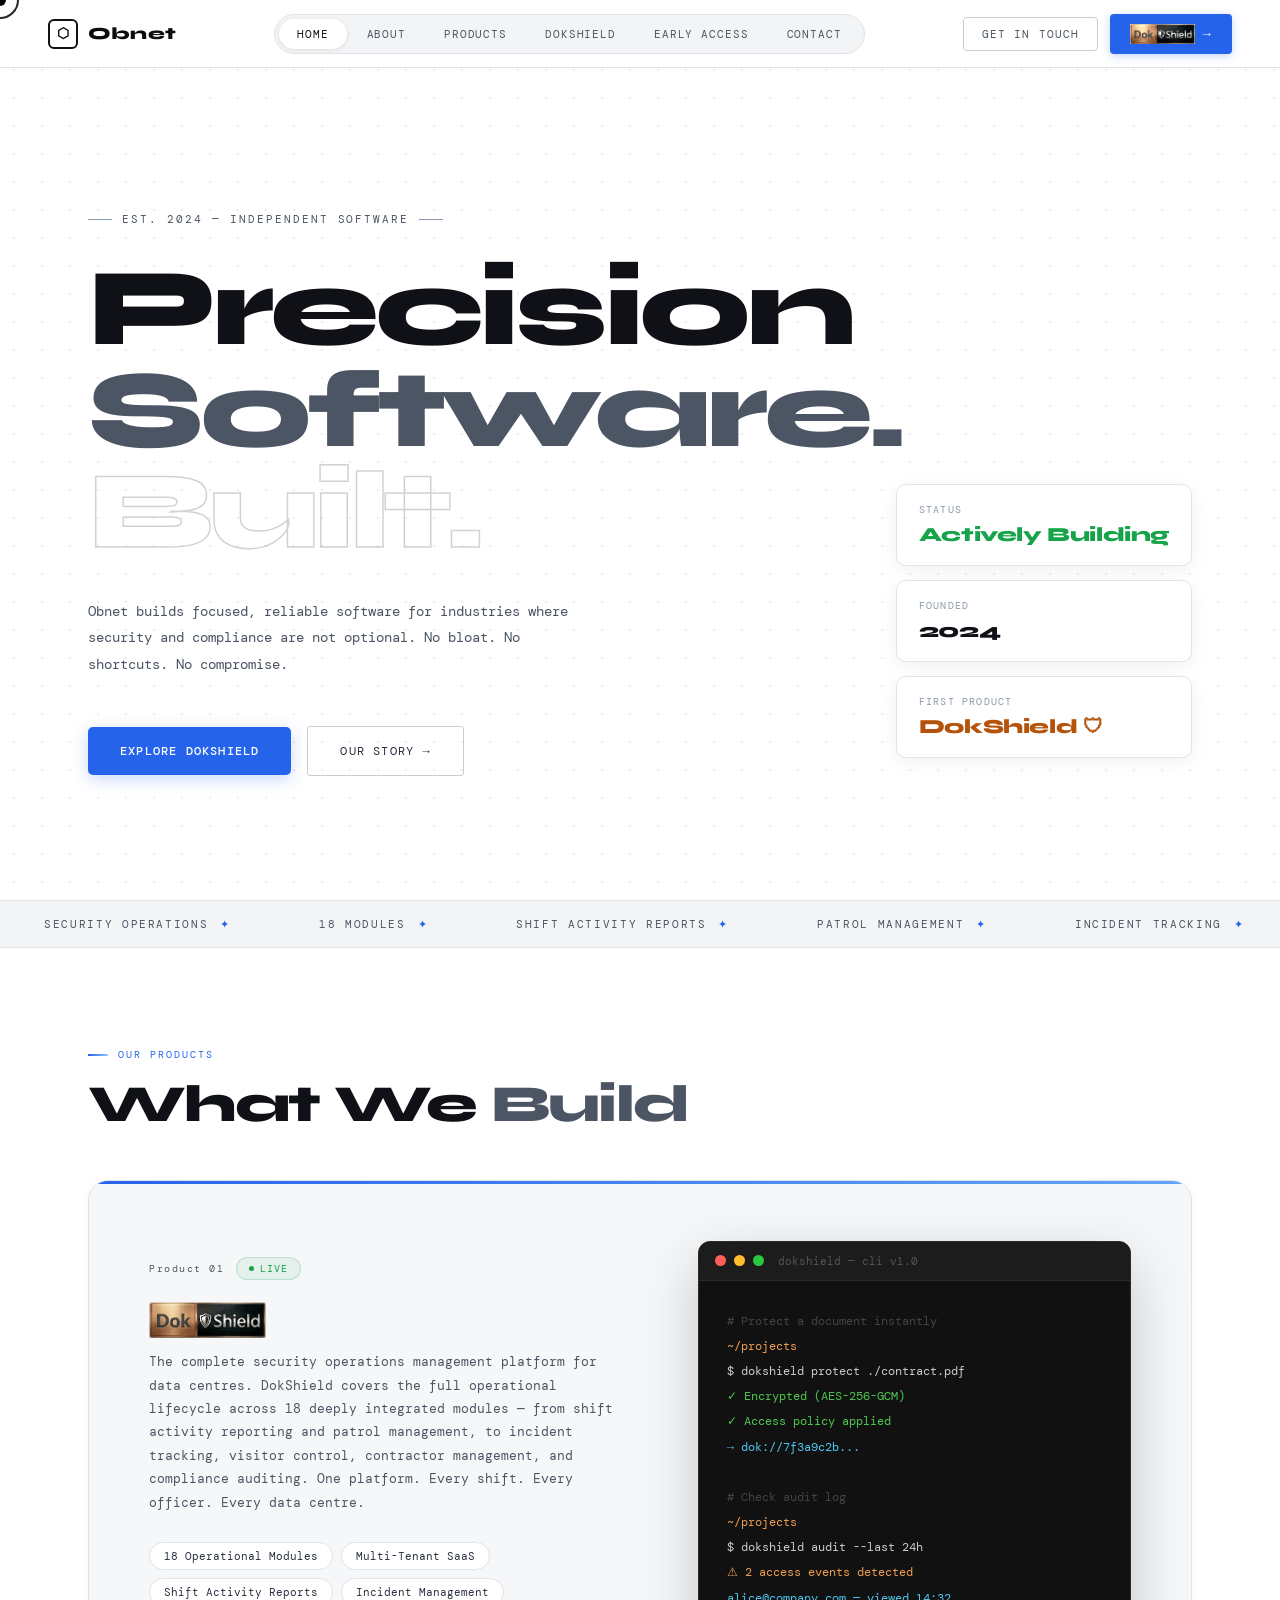
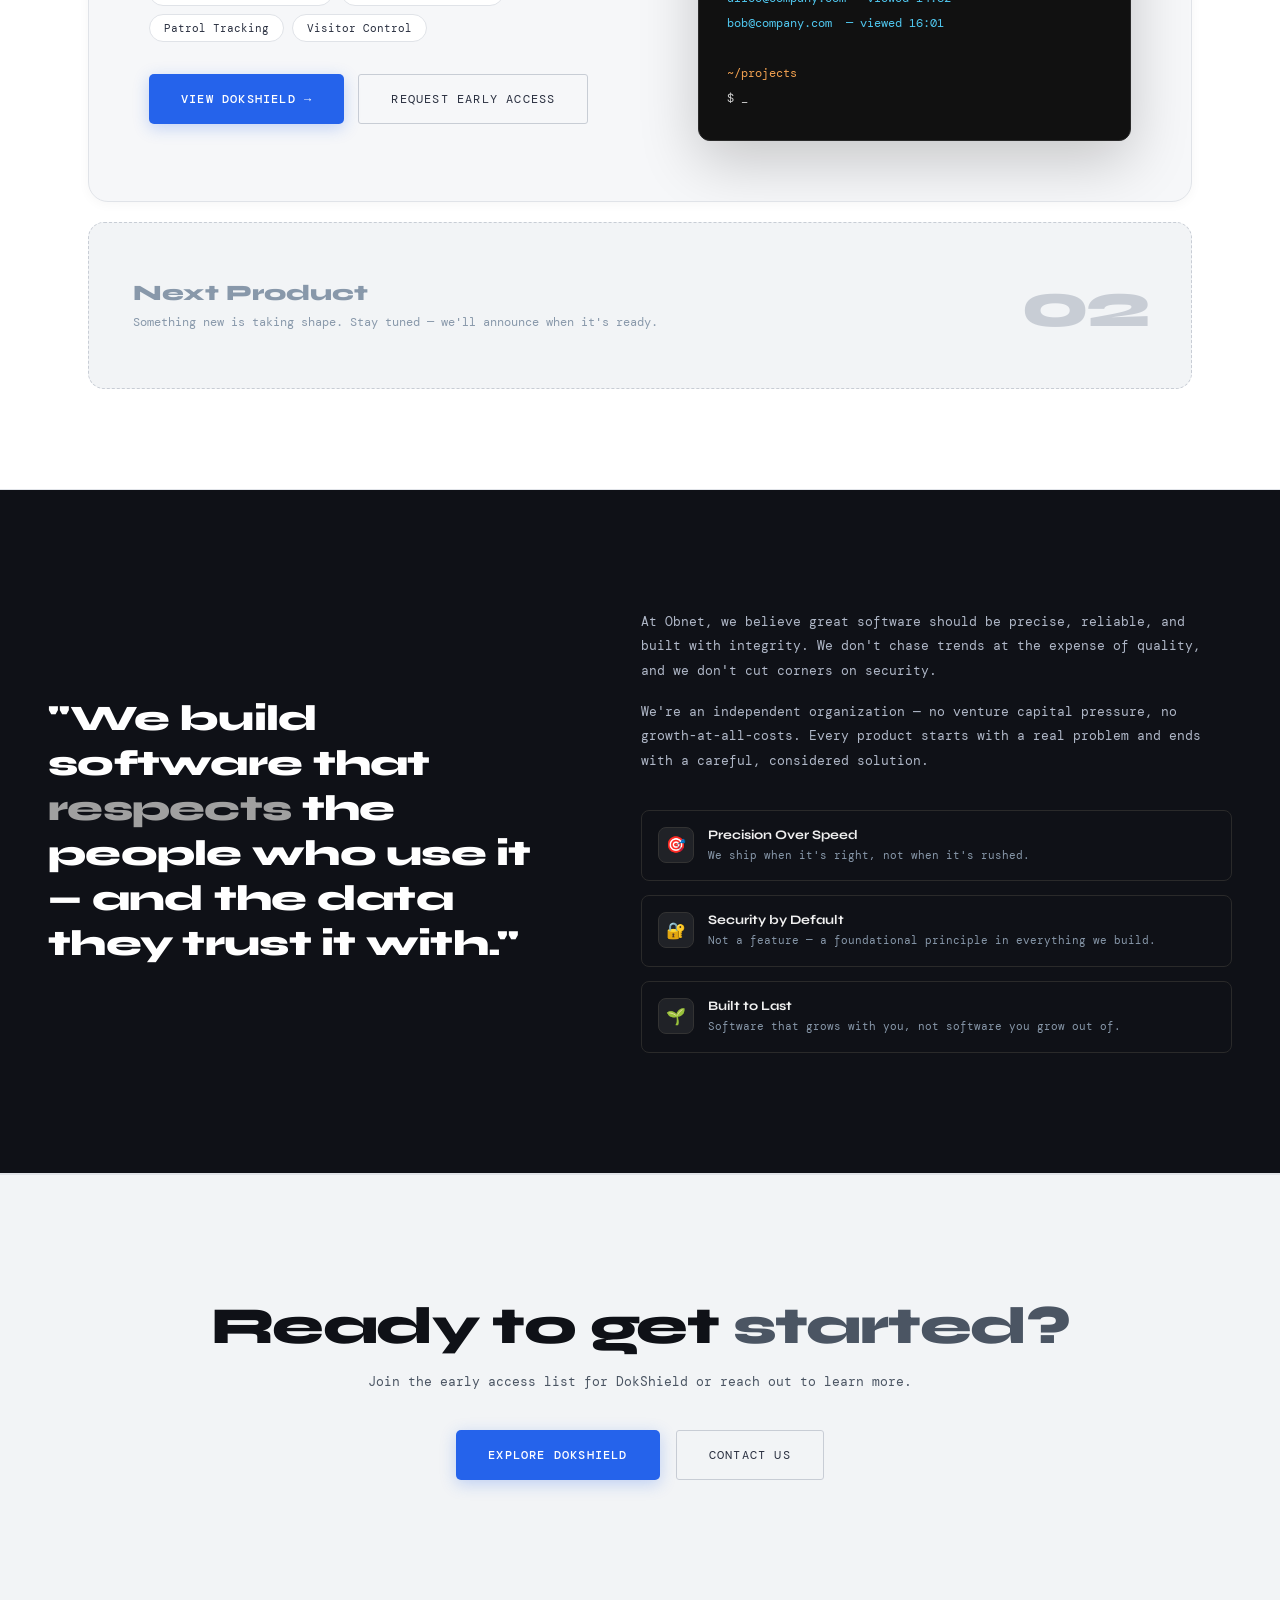
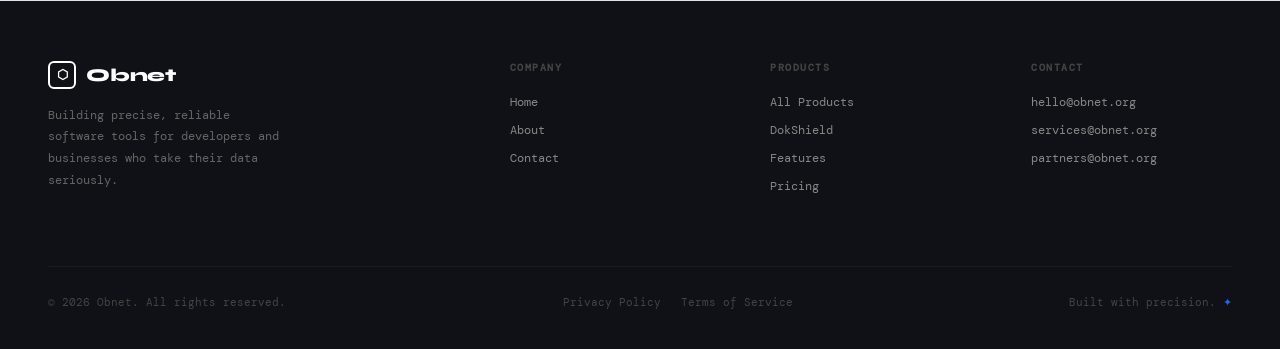
==== index.html @ bc2c4bb2 "Initial commit" ====
<!DOCTYPE html>
<html lang="en">
<head>
<meta charset="UTF-8">
<meta name="viewport" content="width=device-width, initial-scale=1.0">
<title>Obnet — Building Tomorrow's Software</title>
<link href="https://fonts.googleapis.com/css2?family=DM+Mono:ital,wght@0,300;0,400;0,500;1,300&family=Syne:wght@400;600;700;800&display=swap" rel="stylesheet">
<link rel="stylesheet" href="styles.css">
</head>
<body>
<div class="cursor" id="cursor"></div>
<div class="cursor-ring" id="cursorRing"></div>

<!-- SHARED NAV -->
<nav id="navbar">
  <a class="nav-logo" href="index.html">
    <div class="nav-logo-icon">⬡</div>
    Obnet
  </a>
  <div class="nav-center">
    <a id="nav-home" href="index.html">Home</a>
    <a id="nav-about" href="about.html">About</a>
    <a id="nav-products" href="products.html">Products</a>
    <a id="nav-dokshield" href="dokshield.html">DokShield</a>
    <a id="nav-earlyaccess" href="earlyaccess.html">Early Access</a>
    <a id="nav-contact" href="contact.html">Contact</a>
  </div>
  <div class="nav-right">
    <button class="nav-contact-btn" onclick="showPage('contact')">Get in Touch</button>
    <button class="nav-cta-btn" onclick="showPage('dokshield')" style="display:flex;align-items:center;gap:8px;"><img src="dokshield-logo.png" alt="DokShield" style="height:20px;vertical-align:middle;filter:brightness(1.1);"> <span style="font-size:13px;">→</span></button>
  </div>
</nav>

<!-- PAGE CONTENT -->
<div class="page active" id="page-home">

  <div class="hero">
    <div class="hero-eyebrow">Est. 2024 — Independent Software</div>
    <h1 class="hero-headline">
      <span class="word1">Precision</span>
      <span class="word2">Software.</span>
      <span class="word3">Built.</span>
    </h1>
    <p class="hero-sub">Obnet builds focused, reliable software for industries where security and compliance are not optional. No bloat. No shortcuts. No compromise.</p>
    <div class="hero-actions">
      <button class="btn-primary" onclick="showPage('dokshield')">Explore DokShield</button>
      <button class="btn-outline" onclick="showPage('about')">Our Story →</button>
    </div>

    <!-- Floating cards -->
    <div class="hero-float">
      <div class="float-card">
        <div class="float-card-label">Status</div>
        <div class="float-card-value green">Actively Building</div>
      </div>
      <div class="float-card">
        <div class="float-card-label">Founded</div>
        <div class="float-card-value cyan">2024</div>
      </div>
      <div class="float-card">
        <div class="float-card-label">First Product</div>
        <div class="float-card-value amber">DokShield 🛡</div>
      </div>
    </div>
  </div>

  <!-- Marquee -->
  <div class="marquee-strip">
    <div class="marquee-track">
      <div class="marquee-item">Security Operations <span>✦</span></div>
      <div class="marquee-item">18 Modules <span>✦</span></div>
      <div class="marquee-item">Shift Activity Reports <span>✦</span></div>
      <div class="marquee-item">Patrol Management <span>✦</span></div>
      <div class="marquee-item">Incident Tracking <span>✦</span></div>
      <div class="marquee-item">Visitor Control <span>✦</span></div>
      <div class="marquee-item">Audit & Compliance <span>✦</span></div>
      <div class="marquee-item">Multi-Tenant SaaS <span>✦</span></div>
      <div class="marquee-item">Security Operations <span>✦</span></div>
      <div class="marquee-item">18 Modules <span>✦</span></div>
      <div class="marquee-item">Shift Activity Reports <span>✦</span></div>
      <div class="marquee-item">Patrol Management <span>✦</span></div>
      <div class="marquee-item">Incident Tracking <span>✦</span></div>
      <div class="marquee-item">Visitor Control <span>✦</span></div>
      <div class="marquee-item">Audit & Compliance <span>✦</span></div>
      <div class="marquee-item">Multi-Tenant SaaS <span>✦</span></div>
    </div>
  </div>

  <!-- Products -->
  <div class="product-showcase">
    <div class="section-kicker reveal">Our Products</div>
    <div class="section-title reveal delay-1" style="margin-bottom:48px;">What We <span>Build</span></div>

    <div class="product-big-card reveal">
      <div>
        <div class="product-kicker">
          <span class="product-num">Product 01</span>
          <span class="live-badge">Live</span>
        </div>
        <img src="dokshield-logo.png" alt="DokShield" style="height:36px;display:block;margin-bottom:12px;">
        <p class="product-sub">The complete security operations management platform for data centres. DokShield covers the full operational lifecycle across 18 deeply integrated modules — from shift activity reporting and patrol management, to incident tracking, visitor control, contractor management, and compliance auditing. One platform. Every shift. Every officer. Every data centre.</p>
        <div class="feature-pills">
          <span class="feature-pill">18 Operational Modules</span>
          <span class="feature-pill">Multi-Tenant SaaS</span>
          <span class="feature-pill">Shift Activity Reports</span>
          <span class="feature-pill">Incident Management</span>
          <span class="feature-pill">Patrol Tracking</span>
          <span class="feature-pill">Visitor Control</span>
        </div>
        <div style="display:flex;gap:14px;flex-wrap:wrap;">
          <button class="btn-primary" onclick="showPage('dokshield')">View DokShield →</button>
          <button class="btn-outline" onclick="showPage('earlyaccess')">Request Early Access</button>
        </div>
      </div>
      <div class="terminal-wrap">
        <div class="terminal-top">
          <div class="t-btn" style="background:#ff5f57"></div>
          <div class="t-btn" style="background:#ffbd2e"></div>
          <div class="t-btn" style="background:#28c840"></div>
          <span>dokshield — cli v1.0</span>
        </div>
        <div class="terminal-body">
          <div class="t-c"># Protect a document instantly</div>
          <div class="t-p">~/projects</div><div class="t-cmd"> $ dokshield protect ./contract.pdf</div>
          <div class="t-ok">✓ Encrypted (AES-256-GCM)</div>
          <div class="t-ok">✓ Access policy applied</div>
          <div class="t-info">→ dok://7f3a9c2b...</div>
          <div>&nbsp;</div>
          <div class="t-c"># Check audit log</div>
          <div class="t-p">~/projects</div><div class="t-cmd"> $ dokshield audit --last 24h</div>
          <div class="t-warn">⚠ 2 access events detected</div>
          <div class="t-info">  alice@company.com — viewed 14:32</div>
          <div class="t-info">  bob@company.com &nbsp;— viewed 16:01</div>
          <div>&nbsp;</div>
          <div class="t-p">~/projects</div><div class="t-cmd"> $ <span class="t-blink">_</span></div>
        </div>
      </div>
    </div>

    <div class="coming-card reveal delay-1">
      <div class="coming-text">
        <h4>Next Product</h4>
        <p>Something new is taking shape. Stay tuned — we'll announce when it's ready.</p>
      </div>
      <div class="coming-num">02</div>
    </div>
  </div>

  <!-- Mission -->
  <div class="mission-band">
    <div class="mission-inner">
      <div class="mission-quote reveal">
        "We build software that <em>respects</em> the people who use it — and the data they trust it with."
      </div>
      <div class="mission-right">
        <div class="mission-body reveal">
          <p>At Obnet, we believe great software should be precise, reliable, and built with integrity. We don't chase trends at the expense of quality, and we don't cut corners on security.</p>
          <p>We're an independent organization — no venture capital pressure, no growth-at-all-costs. Every product starts with a real problem and ends with a careful, considered solution.</p>
        </div>
        <div class="principle-row reveal delay-2">
          <div class="principle-item">
            <div class="principle-icon">🎯</div>
            <div class="principle-text">
              <h5>Precision Over Speed</h5>
              <p>We ship when it's right, not when it's rushed.</p>
            </div>
          </div>
          <div class="principle-item">
            <div class="principle-icon">🔐</div>
            <div class="principle-text">
              <h5>Security by Default</h5>
              <p>Not a feature — a foundational principle in everything we build.</p>
            </div>
          </div>
          <div class="principle-item">
            <div class="principle-icon">🌱</div>
            <div class="principle-text">
              <h5>Built to Last</h5>
              <p>Software that grows with you, not software you grow out of.</p>
            </div>
          </div>
        </div>
      </div>
    </div>
  </div>

  <div class="cta-band">
    <h3 class="reveal">Ready to get <span>started?</span></h3>
    <p class="reveal delay-1">Join the early access list for DokShield or reach out to learn more.</p>
    <div class="cta-btn-group reveal delay-2">
      <button class="btn-primary" onclick="showPage('dokshield')">Explore DokShield</button>
      <button class="btn-outline" onclick="showPage('contact')">Contact Us</button>
    </div>
  </div>

</div>

<!-- SHARED FOOTER -->
<footer>
  <div class="footer-top">
    <div class="footer-brand-col">
      <div class="footer-logo">
        <div class="footer-logo-icon">⬡</div>
        Obnet
      </div>
      <p>Building precise, reliable software tools for developers and businesses who take their data seriously.</p>
    </div>
    <div class="footer-col">
      <h5>Company</h5>
      <a href="index.html">Home</a>
      <a href="about.html">About</a>
      <a href="contact.html">Contact</a>
    </div>
    <div class="footer-col">
      <h5>Products</h5>
      <a href="products.html">All Products</a>
      <a href="dokshield.html">DokShield</a>
      <a href="dokshield.html">Features</a>
      <a href="dokshield.html">Pricing</a>
    </div>
    <div class="footer-col">
      <h5>Contact</h5>
      <a href="mailto:hello@obnet.org">hello@obnet.org</a>
      <a href="mailto:services@obnet.org">services@obnet.org</a>
      <a href="mailto:partners@obnet.org">partners@obnet.org</a>
    </div>
  </div>
  <div class="footer-bottom">
    <p>© 2026 Obnet. All rights reserved.</p>
    <div style="display:flex;gap:20px;">
      <a href="#" onclick="showPrivacy()">Privacy Policy</a>
      <a href="#" onclick="showTerms()">Terms of Service</a>
    </div>
    <p>Built with precision. <span style="color:var(--accent);">✦</span></p>
  </div>
</footer>

<!-- SHARED MODALS -->
<div id="modal-privacy" style="display:none;position:fixed;inset:0;background:rgba(0,0,0,0.6);z-index:9000;overflow-y:auto;">
  <div style="background:#fff;max-width:700px;margin:60px auto;border-radius:16px;padding:48px;position:relative;">
    <button onclick="document.getElementById('modal-privacy').style.display='none'" style="position:absolute;top:20px;right:24px;background:none;border:none;font-size:22px;cursor:pointer;color:#888;">✕</button>
    <h2 style="font-size:28px;font-weight:800;margin-bottom:24px;">Privacy Policy</h2>
    <p style="font-family:'DM Mono',monospace;font-size:13px;color:#555;line-height:1.9;margin-bottom:16px;"><strong>Last updated: March 2026</strong></p>
    <p style="font-family:'DM Mono',monospace;font-size:13px;color:#555;line-height:1.9;margin-bottom:16px;">Obnet ("we", "us", or "our") operates obnet.org and the DokShield platform. This policy explains how we collect, use, and protect your information.</p>
    <p style="font-family:'DM Mono',monospace;font-size:13px;color:#555;line-height:1.9;margin-bottom:16px;"><strong>Information We Collect:</strong> We collect information you provide directly to us, such as your name, email address, and company when you contact us or request access to DokShield.</p>
    <p style="font-family:'DM Mono',monospace;font-size:13px;color:#555;line-height:1.9;margin-bottom:16px;"><strong>How We Use It:</strong> We use your information solely to respond to your enquiries and provide access to our products. We do not sell or share your data with third parties.</p>
    <p style="font-family:'DM Mono',monospace;font-size:13px;color:#555;line-height:1.9;margin-bottom:16px;"><strong>Data Security:</strong> We implement industry-standard security measures to protect your personal information.</p>
    <p style="font-family:'DM Mono',monospace;font-size:13px;color:#555;line-height:1.9;margin-bottom:16px;"><strong>Contact:</strong> For privacy-related enquiries, contact us at <a href="mailto:hello@obnet.org">hello@obnet.org</a></p>
    <p style="font-family:'DM Mono',monospace;font-size:11px;color:#aaa;margin-top:24px;">This policy will be updated as the platform develops. We will notify users of material changes.</p>
  </div>
</div>
<div id="modal-terms" style="display:none;position:fixed;inset:0;background:rgba(0,0,0,0.6);z-index:9000;overflow-y:auto;">
  <div style="background:#fff;max-width:700px;margin:60px auto;border-radius:16px;padding:48px;position:relative;">
    <button onclick="document.getElementById('modal-terms').style.display='none'" style="position:absolute;top:20px;right:24px;background:none;border:none;font-size:22px;cursor:pointer;color:#888;">✕</button>
    <h2 style="font-size:28px;font-weight:800;margin-bottom:24px;">Terms of Service</h2>
    <p style="font-family:'DM Mono',monospace;font-size:13px;color:#555;line-height:1.9;margin-bottom:16px;"><strong>Last updated: March 2026</strong></p>
    <p style="font-family:'DM Mono',monospace;font-size:13px;color:#555;line-height:1.9;margin-bottom:16px;">By accessing obnet.org or using DokShield, you agree to these terms. If you do not agree, please do not use our services.</p>
    <p style="font-family:'DM Mono',monospace;font-size:13px;color:#555;line-height:1.9;margin-bottom:16px;"><strong>Use of Services:</strong> You agree to use our services only for lawful purposes and in accordance with these terms.</p>
    <p style="font-family:'DM Mono',monospace;font-size:13px;color:#555;line-height:1.9;margin-bottom:16px;"><strong>Intellectual Property:</strong> All content, branding, and software on this site is the property of Obnet and may not be reproduced without permission.</p>
    <p style="font-family:'DM Mono',monospace;font-size:13px;color:#555;line-height:1.9;margin-bottom:16px;"><strong>Disclaimer:</strong> DokShield is currently in development. Features and pricing are subject to change. We are not liable for any damages arising from use of early access versions.</p>
    <p style="font-family:'DM Mono',monospace;font-size:13px;color:#555;line-height:1.9;margin-bottom:16px;"><strong>Contact:</strong> For terms-related enquiries, contact us at <a href="mailto:hello@obnet.org">hello@obnet.org</a></p>
    <p style="font-family:'DM Mono',monospace;font-size:11px;color:#aaa;margin-top:24px;">These terms will be updated as the platform develops. Continued use of the service constitutes acceptance of updated terms.</p>
  </div>
</div>

<script>const CURRENT_PAGE = 'home';</script>
<script src="main.js"></script>
</body>
</html>
---- styles.css ----
/* ═══════════════════════════════════════════════════════
   ROOT & RESET — LIGHT THEME
═══════════════════════════════════════════════════════ */
*, *::before, *::after { box-sizing: border-box; margin: 0; padding: 0; }

:root {
  --bg:        #ffffff;
  --bg2:       #f8f9fa;
  --surface:   #f2f4f6;
  --surface2:  #eaecef;
  --border:    #e0e3e8;
  --border2:   #c8cdd5;
  --accent:    #2563eb;
  --accent-dim: rgba(37,99,235,0.07);
  --accent-glow: rgba(37,99,235,0.18);
  --green:     #16a34a;
  --green-dim: rgba(22,163,74,0.08);
  --amber:     #b45309;
  --text:      #0d0d0d;
  --text2:     #2a3040;
  --muted:     #4b5563;
  --muted2:    #8898aa;
  --card:      #ffffff;
  --card2:     #f6f7f9;
  --ink:       #0f1117;
}

html { scroll-behavior: smooth; font-size: 16px; }

body {
  background: var(--bg);
  color: var(--text);
  font-family: 'Syne', sans-serif;
  min-height: 100vh;
  overflow-x: hidden;
  cursor: none;
}

/* Custom cursor — universally visible on any background */
.cursor {
  width: 12px; height: 12px;
  background: #ffffff;
  border-radius: 50%;
  position: fixed; pointer-events: none;
  z-index: 9999; transform: translate(-50%, -50%);
  transition: width 0.18s ease, height 0.18s ease;
  mix-blend-mode: difference;
}

.cursor-ring {
  width: 38px; height: 38px;
  border: 2px solid rgba(255,255,255,0.85);
  border-radius: 50%; position: fixed;
  pointer-events: none; z-index: 9998;
  transform: translate(-50%, -50%);
  transition: width 0.22s ease, height 0.22s ease;
  mix-blend-mode: difference;
}

/* Subtle dot grid background */
body::after {
  content: '';
  position: fixed; inset: 0;
  background-image: radial-gradient(circle, rgba(0,0,0,0.07) 1px, transparent 1px);
  background-size: 28px 28px;
  pointer-events: none; z-index: 0;
}

/* ═══════════════════════════════════════════════════════
   NAVIGATION
═══════════════════════════════════════════════════════ */
nav {
  position: fixed; top: 0; left: 0; right: 0;
  z-index: 500; height: 68px;
  display: flex; align-items: center; justify-content: space-between;
  padding: 0 48px;
  background: rgba(255,255,255,0.9);
  backdrop-filter: blur(20px) saturate(1.4);
  border-bottom: 1px solid var(--border);
  transition: all 0.3s;
}

nav.scrolled {
  box-shadow: 0 2px 20px rgba(0,0,0,0.08);
}

.nav-logo {
  font-size: 17px; font-weight: 800;
  letter-spacing: 0.01em; cursor: pointer;
  display: flex; align-items: center; gap: 10px;
  text-decoration: none; color: var(--text);
}

.nav-logo-icon {
  width: 30px; height: 30px;
  border: 2px solid var(--ink);
  border-radius: 6px;
  display: flex; align-items: center; justify-content: center;
  font-size: 14px;
}

.nav-logo span { color: var(--muted); }

.nav-center {
  display: flex; align-items: center; gap: 2px;
  background: var(--surface);
  border: 1px solid var(--border);
  border-radius: 40px; padding: 4px;
}

.nav-center a {
  font-family: 'DM Mono', monospace;
  font-size: 11px; letter-spacing: 0.08em; text-transform: uppercase;
  color: var(--muted); text-decoration: none; cursor: pointer;
  padding: 8px 18px; border-radius: 36px;
  transition: color 0.2s, background 0.2s;
  border: none; background: none;
}

.nav-center a:hover { color: var(--text); background: rgba(0,0,0,0.04); }
.nav-center a.active { color: var(--ink); background: #ffffff; box-shadow: 0 1px 4px rgba(0,0,0,0.1); }

.nav-right { display: flex; align-items: center; gap: 12px; }

.nav-contact-btn {
  font-family: 'DM Mono', monospace;
  font-size: 11px; letter-spacing: 0.1em; text-transform: uppercase;
  background: transparent; color: var(--muted);
  border: 1px solid var(--border2); padding: 9px 18px; border-radius: 4px;
  cursor: pointer; transition: color 0.2s, border-color 0.2s;
}

.nav-contact-btn:hover { color: var(--text); border-color: var(--ink); }

.nav-cta-btn {
  font-family: 'DM Mono', monospace;
  font-size: 11px; letter-spacing: 0.1em; text-transform: uppercase;
  background: var(--ink); color: #ffffff;
  border: none; padding: 10px 20px; border-radius: 4px;
  cursor: pointer; transition: opacity 0.2s, transform 0.2s;
  font-weight: 500;
}

.nav-cta-btn:hover { opacity: 0.82; transform: translateY(-1px); }

/* ═══════════════════════════════════════════════════════
   PAGE SYSTEM
═══════════════════════════════════════════════════════ */
.page { display: none; padding-top: 68px; min-height: 100vh; position: relative; z-index: 2; }
/* page.active handled by override block below */

@keyframes pageIn {
  from { opacity: 0; transform: translateY(10px); }
  to   { opacity: 1; transform: translateY(0); }
}

/* ═══════════════════════════════════════════════════════
   HOME — HERO
═══════════════════════════════════════════════════════ */
.hero {
  min-height: calc(100vh - 68px);
  display: flex; flex-direction: column; justify-content: center;
  padding: 100px 48px 80px;
  max-width: 1200px; margin: 0 auto; position: relative;
}

.hero-eyebrow {
  display: inline-flex; align-items: center; gap: 10px;
  font-family: 'DM Mono', monospace;
  font-size: 11px; letter-spacing: 0.18em; text-transform: uppercase;
  color: var(--muted); margin-bottom: 32px; width: fit-content;
  animation: slideIn 0.7s 0.1s ease both;
}

.hero-eyebrow::before, .hero-eyebrow::after {
  content: ''; width: 24px; height: 1px; background: var(--muted2);
}

@keyframes slideIn {
  from { opacity: 0; transform: translateX(-20px); }
  to   { opacity: 1; transform: translateX(0); }
}

.hero-headline {
  font-size: clamp(56px, 9vw, 110px);
  font-weight: 800; line-height: 0.92;
  letter-spacing: -0.04em; margin-bottom: 36px;
  animation: heroFade 0.8s 0.2s ease both;
}

@keyframes heroFade {
  from { opacity: 0; transform: translateY(30px); }
  to   { opacity: 1; transform: translateY(0); }
}

.hero-headline .word1 { display: block; color: var(--ink); }
.hero-headline .word2 { display: block; color: var(--muted); }
.hero-headline .word3 {
  display: block;
  -webkit-text-stroke: 1.5px rgba(0,0,0,0.18);
  color: transparent;
}

.hero-sub {
  font-family: 'DM Mono', monospace;
  font-size: 14px; line-height: 1.9; color: var(--muted);
  max-width: 480px; margin-bottom: 48px;
  animation: heroFade 0.8s 0.35s ease both;
}

.hero-actions {
  display: flex; gap: 16px; align-items: center;
  animation: heroFade 0.8s 0.5s ease both;
}

.btn-primary {
  font-family: 'DM Mono', monospace;
  font-size: 12px; letter-spacing: 0.1em; text-transform: uppercase;
  background: var(--ink); color: #ffffff;
  border: none; padding: 16px 32px; border-radius: 3px;
  cursor: pointer; transition: all 0.25s;
  font-weight: 500; text-decoration: none; display: inline-block;
  position: relative; overflow: hidden;
}

.btn-primary:hover { opacity: 0.82; transform: translateY(-2px); box-shadow: 0 8px 24px rgba(0,0,0,0.18); }

.btn-outline {
  font-family: 'DM Mono', monospace;
  font-size: 12px; letter-spacing: 0.1em; text-transform: uppercase;
  background: transparent; color: var(--text2);
  border: 1.5px solid var(--border2); padding: 16px 32px; border-radius: 3px;
  cursor: pointer; transition: all 0.25s; text-decoration: none; display: inline-block;
}

.btn-outline:hover { color: var(--ink); border-color: var(--ink); background: var(--accent-dim); }

/* Hero floating cards */
.hero-float {
  position: absolute; right: 48px; top: 50%; transform: translateY(-50%);
  display: flex; flex-direction: column; gap: 14px;
  animation: heroFade 0.8s 0.6s ease both;
}

.float-card {
  background: #ffffff;
  border: 1px solid var(--border);
  border-radius: 10px; padding: 18px 22px;
  min-width: 210px; box-shadow: 0 4px 20px rgba(0,0,0,0.06);
  transition: transform 0.3s, box-shadow 0.3s;
}

.float-card:hover { transform: translateX(-4px); box-shadow: 0 8px 32px rgba(0,0,0,0.1); }

.float-card-label {
  font-family: 'DM Mono', monospace; font-size: 10px;
  letter-spacing: 0.12em; text-transform: uppercase; color: var(--muted2); margin-bottom: 6px;
}

.float-card-value { font-size: 20px; font-weight: 800; letter-spacing: -0.02em; color: var(--ink); }
.float-card-value.green { color: var(--green); }
.float-card-value.amber { color: var(--amber); }

/* ═══════════════════════════════════════════════════════
   MARQUEE
═══════════════════════════════════════════════════════ */
.marquee-strip {
  border-top: 1px solid var(--border);
  border-bottom: 1px solid var(--border);
  background: var(--surface);
  padding: 16px 0; overflow: hidden; position: relative; z-index: 2;
}

.marquee-track {
  display: flex; animation: marquee 30s linear infinite; width: max-content;
}

.marquee-item {
  font-family: 'DM Mono', monospace;
  font-size: 11px; letter-spacing: 0.15em; text-transform: uppercase;
  color: var(--muted); padding: 0 44px;
  display: flex; align-items: center; gap: 12px; white-space: nowrap;
}

.marquee-item span { color: var(--muted2); }

@keyframes marquee {
  from { transform: translateX(0); }
  to   { transform: translateX(-50%); }
}

/* ═══════════════════════════════════════════════════════
   SECTIONS COMMON
═══════════════════════════════════════════════════════ */
.section { padding: 120px 48px; max-width: 1200px; margin: 0 auto; }

.section-kicker {
  display: flex; align-items: center; gap: 12px;
  font-family: 'DM Mono', monospace;
  font-size: 10px; letter-spacing: 0.2em; text-transform: uppercase;
  color: var(--muted); margin-bottom: 20px;
}

.section-kicker::before { content: ''; width: 20px; height: 1px; background: var(--muted2); }

.section-title {
  font-size: clamp(32px, 4.5vw, 52px);
  font-weight: 800; letter-spacing: -0.03em; line-height: 1.05; color: var(--ink);
}

.section-title span { color: var(--muted); }

.section-body {
  font-family: 'DM Mono', monospace;
  font-size: 13px; line-height: 1.9; color: var(--muted);
}

/* ═══════════════════════════════════════════════════════
   HOME — PRODUCTS
═══════════════════════════════════════════════════════ */
.product-showcase { padding: 100px 48px; max-width: 1200px; margin: 0 auto; }

.product-big-card {
  background: var(--card2);
  border: 1px solid var(--border);
  border-radius: 20px; padding: 60px;
  display: grid; grid-template-columns: 1.1fr 1fr;
  gap: 72px; align-items: center;
  position: relative; overflow: hidden;
  transition: border-color 0.3s, box-shadow 0.3s;
  box-shadow: 0 2px 12px rgba(0,0,0,0.04);
}

.product-big-card:hover {
  border-color: var(--border2);
  box-shadow: 0 12px 40px rgba(0,0,0,0.09);
}

.product-big-card::before {
  content: ''; position: absolute; top: 0; left: 0; right: 0; height: 3px;
  background: var(--ink);
}

.product-kicker { display: flex; align-items: center; gap: 12px; margin-bottom: 22px; }

.product-num {
  font-family: 'DM Mono', monospace; font-size: 10px;
  letter-spacing: 0.15em; color: var(--muted);
}

.live-badge {
  display: flex; align-items: center; gap: 6px;
  font-family: 'DM Mono', monospace; font-size: 10px;
  letter-spacing: 0.1em; text-transform: uppercase;
  color: var(--green); background: var(--green-dim);
  border: 1px solid rgba(22,163,74,0.2);
  padding: 4px 12px; border-radius: 20px;
}

.live-badge::before {
  content: ''; width: 5px; height: 5px; border-radius: 50%;
  background: var(--green); animation: blink 2s infinite;
}

@keyframes blink { 0%,100%{opacity:1} 50%{opacity:0.3} }

.product-big-card h3 {
  font-size: 52px; font-weight: 800; letter-spacing: -0.03em; margin-bottom: 14px; line-height: 1;
}

.product-big-card .product-sub {
  font-family: 'DM Mono', monospace; font-size: 13px; color: var(--muted); line-height: 1.8; margin-bottom: 28px;
}

.feature-pills { display: flex; flex-wrap: wrap; gap: 8px; margin-bottom: 32px; }

.feature-pill {
  font-family: 'DM Mono', monospace; font-size: 11px;
  padding: 6px 14px; border-radius: 20px;
  border: 1px solid var(--border); color: var(--text2);
  background: #ffffff; transition: all 0.2s;
}

.feature-pill:hover { border-color: var(--ink); color: var(--ink); background: var(--accent-dim); }

/* Terminal */
.terminal-wrap {
  background: #111111;
  border: 1px solid #2a2a2a;
  border-radius: 12px; overflow: hidden;
  box-shadow: 0 20px 60px rgba(0,0,0,0.2);
}

.terminal-top {
  background: #1c1c1c; border-bottom: 1px solid #2a2a2a;
  padding: 12px 16px; display: flex; align-items: center; gap: 8px;
}

.t-btn { width: 11px; height: 11px; border-radius: 50%; }

.terminal-top span {
  font-family: 'DM Mono', monospace; font-size: 11px; color: #555; margin-left: 6px;
}

.terminal-body { padding: 28px; font-family: 'DM Mono', monospace; font-size: 12px; line-height: 2.1; }

.t-c  { color: #444; }
.t-p  { color: #f0a050; }
.t-cmd{ color: #cccccc; }
.t-ok { color: #4ec94e; }
.t-info{ color: #50c8f0; }
.t-warn{ color: #f0a050; }
.t-blink{ animation: blink 1.2s step-end infinite; color: #ccc; }

/* Coming soon */
.coming-card {
  margin-top: 20px;
  border: 1.5px dashed var(--border2);
  border-radius: 16px; padding: 44px;
  display: flex; align-items: center; justify-content: space-between;
  background: var(--surface);
}

.coming-text h4 { font-size: 22px; font-weight: 800; color: var(--muted2); margin-bottom: 8px; }
.coming-text p { font-family: 'DM Mono', monospace; font-size: 12px; color: var(--muted2); }
.coming-num { font-size: 64px; font-weight: 800; color: var(--border2); letter-spacing: -0.05em; }

/* ═══════════════════════════════════════════════════════
   HOME — MISSION
═══════════════════════════════════════════════════════ */
.mission-band {
  border-top: 1px solid var(--border);
  border-bottom: 1px solid var(--border);
  background: var(--ink);
  padding: 120px 48px;
  position: relative; overflow: hidden;
}

.mission-inner {
  max-width: 1200px; margin: 0 auto;
  display: grid; grid-template-columns: 1fr 1.2fr;
  gap: 100px; align-items: center;
}

.mission-quote {
  font-size: clamp(24px, 3.2vw, 36px);
  font-weight: 800; line-height: 1.25; letter-spacing: -0.02em;
  color: #ffffff;
}

.mission-quote em { font-style: normal; color: #a0a0a0; }

.mission-body {
  font-family: 'DM Mono', monospace;
  font-size: 13px; color: #b0b8c8; line-height: 1.9; margin-bottom: 36px;
}

.mission-body p + p { margin-top: 16px; }

.principle-row { display: flex; flex-direction: column; gap: 14px; }

.principle-item {
  display: flex; gap: 14px; align-items: flex-start;
  padding: 16px; border-radius: 8px;
  border: 1px solid #2a2a2a;
  transition: border-color 0.2s, background 0.2s;
}

.principle-item:hover { border-color: #3a3a3a; background: rgba(255,255,255,0.04); }

.principle-icon {
  width: 36px; height: 36px; border-radius: 8px;
  background: rgba(255,255,255,0.07); border: 1px solid #333;
  display: flex; align-items: center; justify-content: center;
  font-size: 16px; flex-shrink: 0;
}

.principle-text h5 { font-size: 13px; font-weight: 700; color: #f0f0f0; margin-bottom: 3px; }
.principle-text p { font-family: 'DM Mono', monospace; font-size: 11px; color: #8898aa; line-height: 1.7; }

/* ═══════════════════════════════════════════════════════
   ABOUT PAGE
═══════════════════════════════════════════════════════ */
.about-hero-wrap { border-bottom: 1px solid var(--border); }

.about-hero {
  padding: 100px 48px 80px;
  max-width: 1200px; margin: 0 auto;
  display: grid; grid-template-columns: 1fr 1fr;
  gap: 80px; align-items: start;
}

.about-hero-left h2 {
  font-size: clamp(44px, 6vw, 76px);
  font-weight: 800; letter-spacing: -0.04em; line-height: 0.95;
  margin-bottom: 24px; margin-top: 16px; color: var(--ink);
}

.about-hero-left h2 span { color: var(--muted); }

.about-hero-left .about-hero-intro {
  font-family: 'DM Mono', monospace;
  font-size: 13px; color: var(--muted); line-height: 1.9;
}

.about-hero-right { padding-top: 16px; display: flex; flex-direction: column; gap: 18px; }

.about-hero-right p {
  font-family: 'DM Mono', monospace;
  font-size: 13px; color: var(--muted); line-height: 1.9;
}

.about-highlight-box {
  background: var(--ink);
  border-radius: 10px; padding: 24px 28px; margin-top: 4px;
}

.about-highlight-box p {
  font-family: 'DM Mono', monospace;
  font-size: 13px; color: #aaaaaa; line-height: 1.8; margin: 0;
}

.about-highlight-box p strong { color: #ffffff; font-weight: 500; }

.about-quick-facts { display: grid; grid-template-columns: 1fr 1fr; gap: 12px; margin-top: 4px; }

.about-fact {
  background: var(--surface); border: 1px solid var(--border);
  border-radius: 8px; padding: 16px 18px; transition: border-color 0.2s, box-shadow 0.2s;
}

.about-fact:hover { border-color: var(--border2); box-shadow: 0 2px 10px rgba(0,0,0,0.06); }

.about-fact-label {
  font-family: 'DM Mono', monospace; font-size: 10px;
  letter-spacing: 0.12em; text-transform: uppercase; color: var(--muted2); margin-bottom: 6px;
}

.about-fact-value { font-size: 15px; font-weight: 700; color: var(--ink); }
.about-fact-value span { color: var(--muted); }

/* Stats row */
.stats-row {
  display: grid; grid-template-columns: repeat(4, 1fr);
  border-top: 1px solid var(--border); border-bottom: 1px solid var(--border);
  background: var(--surface);
}

.stat-box {
  padding: 48px 40px; border-right: 1px solid var(--border); transition: background 0.2s;
}

.stat-box:last-child { border-right: none; }
.stat-box:hover { background: #ffffff; }

.stat-num { font-size: 40px; font-weight: 800; letter-spacing: -0.03em; color: var(--ink); margin-bottom: 6px; }
.stat-label { font-family: 'DM Mono', monospace; font-size: 11px; letter-spacing: 0.1em; text-transform: uppercase; color: var(--muted); }

/* Values */
.values-section { padding: 100px 48px; max-width: 1200px; margin: 0 auto; }

.values-grid { display: grid; grid-template-columns: repeat(3, 1fr); gap: 2px; margin-top: 56px; }

.value-card {
  background: var(--card2); border: 1px solid var(--border);
  padding: 40px; transition: all 0.3s; position: relative; overflow: hidden;
}

.value-card::after {
  content: attr(data-n);
  position: absolute; bottom: -10px; right: 16px;
  font-size: 80px; font-weight: 800;
  color: rgba(0,0,0,0.03); pointer-events: none;
}

.value-card:hover { border-color: var(--border2); background: #ffffff; box-shadow: 0 4px 20px rgba(0,0,0,0.07); }
.value-card:first-child { border-radius: 16px 0 0 16px; }
.value-card:last-child  { border-radius: 0 16px 16px 0; }

.value-icon-wrap {
  width: 48px; height: 48px;
  background: var(--ink); border-radius: 10px;
  display: flex; align-items: center; justify-content: center;
  font-size: 22px; margin-bottom: 20px;
}

.value-card h4 { font-size: 18px; font-weight: 700; margin-bottom: 12px; color: var(--ink); }
.value-card p { font-family: 'DM Mono', monospace; font-size: 12px; color: var(--muted); line-height: 1.9; }

/* Story & Timeline */
.story-section {
  background: var(--ink);
  border-top: 1px solid var(--border); border-bottom: 1px solid var(--border);
  padding: 100px 48px;
}

.story-inner {
  max-width: 1200px; margin: 0 auto;
  display: grid; grid-template-columns: 1fr 1.6fr; gap: 80px;
}

.story-left { position: sticky; top: 88px; height: fit-content; }

.story-left h3 { font-size: 34px; font-weight: 800; letter-spacing: -0.03em; margin-bottom: 16px; line-height: 1.1; color: #fff; }
.story-left h3 span { color: #888; }
.story-left p { font-family: 'DM Mono', monospace; font-size: 12px; color: #666; line-height: 1.9; margin-bottom: 20px; }
.story-left .section-kicker { color: #666; }
.story-left .section-kicker::before { background: #444; }

/* Timeline */
.timeline { position: relative; padding-left: 32px; }

.timeline::before {
  content: ''; position: absolute; left: 7px; top: 8px; bottom: 8px;
  width: 1px; background: linear-gradient(to bottom, #ffffff, #333, transparent);
}

.tl-item { position: relative; margin-bottom: 44px; padding-top: 4px; }

.tl-item::before {
  content: ''; position: absolute; left: -28px; top: 8px;
  width: 10px; height: 10px; border-radius: 50%;
  background: #222; border: 2px solid #333; transition: border-color 0.3s;
}

.tl-item.active::before { border-color: #fff; background: #fff; }

.tl-date { font-family: 'DM Mono', monospace; font-size: 10px; letter-spacing: 0.15em; text-transform: uppercase; color: #6b7fa0; margin-bottom: 8px; }
.tl-title { font-size: 17px; font-weight: 700; color: #ffffff; margin-bottom: 8px; }
.tl-body { font-family: 'DM Mono', monospace; font-size: 12px; color: #8898b8; line-height: 1.8; }

/* Philosophy */
.philosophy-section { padding: 100px 48px; max-width: 1200px; margin: 0 auto; }

.philosophy-grid { display: grid; grid-template-columns: repeat(2, 1fr); gap: 20px; margin-top: 56px; }

.phil-card {
  background: var(--card2); border: 1px solid var(--border);
  border-radius: 12px; padding: 36px; transition: all 0.3s;
  position: relative; overflow: hidden;
}

.phil-card::before {
  content: ''; position: absolute; top: 0; left: 0; width: 3px; bottom: 0;
  background: var(--ink); opacity: 0; transition: opacity 0.3s;
}

.phil-card:hover { border-color: var(--border2); box-shadow: 0 4px 20px rgba(0,0,0,0.07); }
.phil-card:hover::before { opacity: 1; }

.phil-card h4 { font-size: 17px; font-weight: 700; margin-bottom: 12px; display: flex; align-items: center; gap: 10px; color: var(--ink); }
.phil-card h4 span { font-size: 20px; }
.phil-card p { font-family: 'DM Mono', monospace; font-size: 12px; color: var(--muted); line-height: 1.9; }

/* Tech band */
.tech-band {
  background: var(--surface); border-top: 1px solid var(--border); border-bottom: 1px solid var(--border);
  padding: 80px 48px;
}

.tech-inner { max-width: 1200px; margin: 0 auto; }

.tech-grid { display: flex; flex-wrap: wrap; gap: 10px; margin-top: 40px; }

.tech-tag {
  font-family: 'DM Mono', monospace; font-size: 11px; letter-spacing: 0.06em;
  padding: 9px 18px; border-radius: 3px;
  border: 1px solid var(--border2); color: var(--text2);
  background: #ffffff; transition: all 0.2s; cursor: default;
}

.tech-tag:hover { border-color: var(--ink); color: var(--ink); background: var(--accent-dim); }

/* ═══════════════════════════════════════════════════════
   DOKSHIELD PAGE
═══════════════════════════════════════════════════════ */
.dok-hero { padding: 100px 48px 80px; max-width: 1200px; margin: 0 auto; position: relative; }

.dok-hero-grid { display: grid; grid-template-columns: 1fr 1fr; gap: 80px; align-items: center; }

.dok-logo {
  width: 80px; height: 80px; border: 2px solid var(--ink); border-radius: 16px;
  display: flex; align-items: center; justify-content: center; font-size: 40px;
  margin-bottom: 28px; background: var(--ink);
  box-shadow: 0 8px 32px rgba(0,0,0,0.14);
  animation: logoPulse 4s ease-in-out infinite;
}

@keyframes logoPulse {
  0%,100% { box-shadow: 0 8px 32px rgba(37,99,235,0.20); }
  50%      { box-shadow: 0 16px 56px rgba(37,99,235,0.36); }
}

.dok-product-of {
  font-family: 'DM Mono', monospace; font-size: 10px;
  letter-spacing: 0.18em; text-transform: uppercase;
  color: var(--muted); margin-bottom: 10px;
  display: flex; align-items: center; gap: 8px;
}

.dok-product-of::before { content: '←'; color: var(--ink); }

.dok-hero h2 { font-size: clamp(48px, 7vw, 76px); font-weight: 800; letter-spacing: -0.04em; line-height: 0.9; margin-bottom: 18px; color: var(--ink); }
.dok-hero h2 span { color: var(--muted); }
.dok-hero .tagline { font-family: 'DM Mono', monospace; font-size: 14px; color: var(--muted); line-height: 1.8; margin-bottom: 32px; }

/* Features */
.features-section { padding: 0 48px 100px; max-width: 1200px; margin: 0 auto; }
.features-header { margin-bottom: 48px; }

.features-big-grid { display: grid; grid-template-columns: repeat(3, 1fr); gap: 16px; }

.feat-card {
  background: var(--card2); border: 1px solid var(--border);
  border-radius: 12px; padding: 32px; transition: all 0.3s;
}

.feat-card:hover { border-color: var(--border2); transform: translateY(-4px); box-shadow: 0 12px 32px rgba(0,0,0,0.08); background: #fff; }

/* ═══════════════════════════════════════════════════════
   FEAT ICON — updated for SVG
═══════════════════════════════════════════════════════ */
.feat-icon {
  width: 48px; height: 48px; background: var(--ink); border-radius: 10px;
  display: flex; align-items: center; justify-content: center;
  margin-bottom: 18px; flex-shrink: 0;
}
.feat-icon svg { color: #ffffff; stroke: #ffffff; }

/* ═══════════════════════════════════════════════════════
   COMPLIANCE BANNER
═══════════════════════════════════════════════════════ */
.compliance-banner {
  margin-top: 48px; margin-bottom: 4px;
}
.compliance-banner-inner {
  background: linear-gradient(135deg, #0a0f1e 0%, #0d1525 50%, #0a1020 100%);
  border: 1px solid rgba(37,99,235,0.3);
  border-radius: 20px; padding: 44px 48px;
  position: relative; overflow: hidden;
}
.compliance-banner-inner::before {
  content: '';
  position: absolute; top: 0; left: 0; right: 0; height: 2px;
  background: linear-gradient(90deg, transparent, #2563eb, #60a5fa, #2563eb, transparent);
}
.compliance-banner-inner::after {
  content: '';
  position: absolute; top: -80px; right: -80px;
  width: 300px; height: 300px; border-radius: 50%;
  background: radial-gradient(circle, rgba(37,99,235,0.08) 0%, transparent 70%);
  pointer-events: none;
}
.compliance-eyebrow {
  display: inline-flex; align-items: center; gap: 8px;
  font-family: 'DM Mono', monospace;
  font-size: 12px; letter-spacing: 0.18em; text-transform: uppercase;
  color: #60a5fa; margin-bottom: 16px;
}
.compliance-headline {
  font-size: clamp(20px, 2.4vw, 28px);
  font-weight: 800; letter-spacing: -0.02em; line-height: 1.25;
  color: #ffffff; margin-bottom: 36px; max-width: 720px;
}
.compliance-frameworks {
  display: grid; grid-template-columns: repeat(4, 1fr);
  gap: 16px; margin-bottom: 32px;
}
.compliance-framework {
  background: rgba(255,255,255,0.04);
  border: 1px solid rgba(255,255,255,0.08);
  border-radius: 12px; padding: 28px 22px;
  transition: border-color 0.3s, background 0.3s, box-shadow 0.3s, transform 0.3s;
  display: flex; flex-direction: column; align-items: center; text-align: center;
}
.compliance-framework:hover { transform: translateY(-3px); }

.compliance-framework.cf-frame-soc2:hover {
  border-color: rgba(37,99,235,0.6);
  background: rgba(37,99,235,0.08);
  box-shadow: 0 0 28px rgba(37,99,235,0.25), 0 0 60px rgba(37,99,235,0.1);
}
.compliance-framework.cf-frame-iso:hover {
  border-color: rgba(16,185,129,0.6);
  background: rgba(16,185,129,0.07);
  box-shadow: 0 0 28px rgba(16,185,129,0.22), 0 0 60px rgba(16,185,129,0.09);
}
.compliance-framework.cf-frame-gdpr:hover {
  border-color: rgba(139,92,246,0.6);
  background: rgba(139,92,246,0.07);
  box-shadow: 0 0 28px rgba(139,92,246,0.22), 0 0 60px rgba(139,92,246,0.09);
}
.compliance-framework.cf-frame-apa:hover {
  border-color: rgba(245,158,11,0.6);
  background: rgba(245,158,11,0.07);
  box-shadow: 0 0 28px rgba(245,158,11,0.22), 0 0 60px rgba(245,158,11,0.09);
}

/* ── Toggle / expanded state ── */
.compliance-framework { cursor: pointer; }

.compliance-framework.cf-active.cf-frame-soc2 {
  border-color: rgba(37,99,235,0.7);
  background: rgba(37,99,235,0.11);
  box-shadow: 0 0 36px rgba(37,99,235,0.3), 0 0 80px rgba(37,99,235,0.12);
  transform: translateY(-3px);
}
.compliance-framework.cf-active.cf-frame-iso {
  border-color: rgba(16,185,129,0.7);
  background: rgba(16,185,129,0.10);
  box-shadow: 0 0 36px rgba(16,185,129,0.28), 0 0 80px rgba(16,185,129,0.11);
  transform: translateY(-3px);
}
.compliance-framework.cf-active.cf-frame-gdpr {
  border-color: rgba(139,92,246,0.7);
  background: rgba(139,92,246,0.10);
  box-shadow: 0 0 36px rgba(139,92,246,0.28), 0 0 80px rgba(139,92,246,0.11);
  transform: translateY(-3px);
}
.compliance-framework.cf-active.cf-frame-apa {
  border-color: rgba(245,158,11,0.7);
  background: rgba(245,158,11,0.10);
  box-shadow: 0 0 36px rgba(245,158,11,0.28), 0 0 80px rgba(245,158,11,0.11);
  transform: translateY(-3px);
}

.cf-desc-panel {
  font-family: 'DM Mono', monospace;
  font-size: 12.5px; line-height: 1.85; text-align: left;
  overflow: hidden; max-height: 0;
  transition: max-height 0.42s cubic-bezier(0.22,1,0.36,1),
              opacity 0.3s ease;
  opacity: 0;
}
.cf-desc-panel.cf-panel-open {
  max-height: 400px; opacity: 1;
}
.cf-panel-what {
  font-size: 11px; letter-spacing: 0.14em; text-transform: uppercase;
  font-weight: 700; margin-bottom: 9px; display: block;
}
.cf-panel-body { color: #a0b4cc; }
.cf-panel-impl {
  margin-top: 14px; padding-top: 12px;
  border-top: 1px solid rgba(255,255,255,0.07);
}
.cf-panel-impl-label {
  font-size: 10px; letter-spacing: 0.14em; text-transform: uppercase;
  font-weight: 700; margin-bottom: 7px; display: block; opacity: 0.7;
}
.cf-panel-impl-body { color: #7a9abf; }

.cf-badge {
  font-family: 'DM Mono', monospace;
  font-size: 12px; font-weight: 700; letter-spacing: 0.08em; text-transform: uppercase;
  padding: 7px 16px; border-radius: 6px; display: inline-block;
  margin-bottom: 16px;
}
.cf-soc2  { background: rgba(37,99,235,0.18);  color: #93c5fd; border: 1px solid rgba(37,99,235,0.35); }
.cf-iso   { background: rgba(16,185,129,0.15); color: #6ee7b7; border: 1px solid rgba(16,185,129,0.3); }
.cf-gdpr  { background: rgba(139,92,246,0.15); color: #c4b5fd; border: 1px solid rgba(139,92,246,0.3); }
.cf-apa   { background: rgba(245,158,11,0.15); color: #fcd34d; border: 1px solid rgba(245,158,11,0.3); }
.cf-desc {
  font-family: 'DM Mono', monospace;
  font-size: 13.5px; color: #8898b8; line-height: 1.85; text-align: center;
}
.compliance-footer-row {
  display: grid; grid-template-columns: repeat(2, 1fr);
  gap: 14px; border-top: 1px solid rgba(255,255,255,0.1); padding-top: 28px;
}
.compliance-footer-item {
  display: flex; align-items: flex-start; gap: 10px;
  font-family: 'DM Mono', monospace; font-size: 13.5px; color: #a0b4cc;
  line-height: 1.65; font-weight: 500;
}
.compliance-footer-item svg { color: #60a5fa; flex-shrink: 0; margin-top: 2px; width: 15px; height: 15px; }
@media (max-width: 900px) {
  .compliance-frameworks { grid-template-columns: 1fr 1fr; }
  .compliance-footer-row { grid-template-columns: 1fr; }
  .compliance-banner-inner { padding: 28px 24px; }
}

.feat-card h4 { font-size: 16px; font-weight: 700; margin-bottom: 10px; color: var(--ink); }
.feat-card p { font-family: 'DM Mono', monospace; font-size: 12px; color: #3a4455; line-height: 1.85; }

/* How it works */
.how-section { background: var(--ink); border-top: 1px solid var(--border); border-bottom: 1px solid var(--border); padding: 100px 48px; }
.how-inner { max-width: 1200px; margin: 0 auto; }
.how-section .section-kicker { color: #555; }
.how-section .section-kicker::before { background: #444; }
.how-section .section-title { color: #fff; }
.how-section .section-title span { color: #888; }

.steps-grid { display: grid; grid-template-columns: repeat(4, 1fr); gap: 20px; margin-top: 56px; position: relative; }

.steps-grid::before {
  content: ''; position: absolute; top: 36px; left: 13%;
  width: 74%; height: 1px;
  background: linear-gradient(90deg, #ffffff 0%, #333 40%); z-index: 0;
}

.step-card {
  background: #151515; border: 1px solid #222;
  border-radius: 12px; padding: 28px 24px; text-align: center;
  position: relative; z-index: 1; transition: all 0.3s;
}

.step-card:hover { border-color: #444; transform: translateY(-3px); }

.step-num {
  width: 56px; height: 56px; border-radius: 50%; border: 2px solid #2a2a2a;
  background: #111; display: flex; align-items: center; justify-content: center;
  font-family: 'DM Mono', monospace; font-size: 14px; color: #6b7fa0;
  margin: 0 auto 20px;
}

.step-card:first-child .step-num { border-color: #2563eb; color: #7aa8f8; box-shadow: 0 0 18px rgba(37,99,235,0.18); }
.step-card h4 { font-size: 15px; font-weight: 700; margin-bottom: 10px; color: #f0f4ff; }
.step-card p { font-family: 'DM Mono', monospace; font-size: 11px; color: #8898b8; line-height: 1.8; }

/* Pricing */
.pricing-section { padding: 100px 48px; max-width: 1200px; margin: 0 auto; }

.pricing-grid { display: grid; grid-template-columns: repeat(3, 1fr); gap: 16px; margin-top: 56px; }

.price-card {
  background: var(--card2); border: 1px solid var(--border);
  border-radius: 16px; padding: 40px; transition: all 0.3s; position: relative; overflow: hidden;
}

.price-card.featured {
  background: var(--ink); border-color: var(--ink);
  box-shadow: 0 12px 40px rgba(0,0,0,0.18);
}

.price-card.featured::before {
  content: 'MOST POPULAR';
  position: absolute; top: 16px; right: -28px;
  font-family: 'DM Mono', monospace; font-size: 9px;
  letter-spacing: 0.1em; background: #ffffff; color: #111;
  padding: 5px 44px; transform: rotate(45deg);
}

.price-card:hover:not(.featured) { transform: translateY(-4px); box-shadow: 0 12px 32px rgba(0,0,0,0.08); border-color: var(--border2); }

.price-plan { font-family: 'DM Mono', monospace; font-size: 11px; letter-spacing: 0.15em; text-transform: uppercase; color: var(--muted); margin-bottom: 12px; }
.price-card.featured .price-plan { color: #666; }

.price-amount { font-size: 40px; font-weight: 800; letter-spacing: -0.03em; margin-bottom: 4px; color: var(--ink); }
.price-card.featured .price-amount { color: #fff; }
.price-amount span { font-size: 16px; color: var(--muted); font-weight: 400; }
.price-card.featured .price-amount span { color: #555; }

.price-desc { font-family: 'DM Mono', monospace; font-size: 12px; color: var(--muted); margin-bottom: 24px; }
.price-card.featured .price-desc { color: #666; }

.price-divider { height: 1px; background: var(--border); margin-bottom: 20px; }
.price-card.featured .price-divider { background: #2a2a2a; }

.price-feature { display: flex; align-items: center; gap: 10px; font-family: 'DM Mono', monospace; font-size: 12px; color: var(--text2); margin-bottom: 12px; }
.price-feature::before { content: '✓'; color: var(--green); font-size: 13px; }
.price-card.featured .price-feature { color: #999; }
.price-card.featured .price-feature::before { color: #5adb5a; }

.price-note { font-family: 'DM Mono', monospace; font-size: 10px; color: var(--muted2); text-align: center; margin-top: 32px; }

/* ═══════════════════════════════════════════════════════
   CONTACT PAGE
═══════════════════════════════════════════════════════ */
.contact-hero {
  padding: 100px 48px 80px; max-width: 1200px; margin: 0 auto;
  border-bottom: 1px solid var(--border);
  display: grid; grid-template-columns: 1fr 1fr; gap: 80px; align-items: start;
}

.contact-hero h2 { font-size: clamp(44px, 6vw, 72px); font-weight: 800; letter-spacing: -0.04em; line-height: 0.95; margin-bottom: 24px; margin-top: 16px; color: var(--ink); }
.contact-hero h2 span { color: var(--muted); }
.contact-hero p { font-family: 'DM Mono', monospace; font-size: 13px; color: var(--muted); line-height: 1.9; }

.contact-details-card {
  background: var(--ink); border-radius: 16px; padding: 40px;
  display: flex; flex-direction: column; gap: 0;
}

.contact-detail-item {
  display: flex; gap: 16px; align-items: flex-start;
  padding: 18px 0; border-bottom: 1px solid #1e1e1e;
}

.contact-detail-item:last-child { border-bottom: none; }

.contact-detail-icon {
  width: 40px; height: 40px; border-radius: 8px;
  background: rgba(255,255,255,0.06); border: 1px solid #2a2a2a;
  display: flex; align-items: center; justify-content: center;
  font-size: 18px; flex-shrink: 0;
}

.contact-detail-label { font-family: 'DM Mono', monospace; font-size: 10px; letter-spacing: 0.12em; text-transform: uppercase; color: #555; margin-bottom: 4px; }
.contact-detail-value { font-size: 15px; font-weight: 600; color: #ffffff; }
.contact-detail-value a { color: #aaaaaa; text-decoration: none; transition: color 0.2s; }
.contact-detail-value a:hover { color: #ffffff; }

/* Contact form */
.contact-form-section { padding: 80px 48px; max-width: 1200px; margin: 0 auto; display: grid; grid-template-columns: 1.4fr 1fr; gap: 80px; }

.form-title { font-size: 28px; font-weight: 800; letter-spacing: -0.02em; margin-bottom: 8px; color: var(--ink); }
.form-sub { font-family: 'DM Mono', monospace; font-size: 12px; color: var(--muted); margin-bottom: 36px; }
.form-grid { display: grid; grid-template-columns: 1fr 1fr; gap: 16px; }
.form-group { display: flex; flex-direction: column; gap: 8px; }
.form-group.full { grid-column: 1 / -1; }

.form-label { font-family: 'DM Mono', monospace; font-size: 10px; letter-spacing: 0.12em; text-transform: uppercase; color: var(--muted); }

.form-input, .form-select, .form-textarea {
  background: var(--surface); border: 1.5px solid var(--border);
  border-radius: 6px; padding: 13px 15px;
  font-family: 'DM Mono', monospace; font-size: 13px;
  color: var(--text); outline: none; transition: border-color 0.2s, box-shadow 0.2s; width: 100%;
}

.form-input:focus, .form-select:focus, .form-textarea:focus { border-color: var(--ink); box-shadow: 0 0 0 3px rgba(0,0,0,0.07); }
.form-input::placeholder, .form-textarea::placeholder { color: var(--muted2); }
.form-select { appearance: none; cursor: pointer; background-image: url("data:image/svg+xml,%3Csvg xmlns='http://www.w3.org/2000/svg' width='12' height='12' viewBox='0 0 12 12'%3E%3Cpath fill='%236b7280' d='M6 8L1 3h10z'/%3E%3C/svg%3E"); background-repeat: no-repeat; background-position: right 14px center; }
.form-textarea { min-height: 140px; resize: vertical; line-height: 1.7; }

.form-submit { margin-top: 22px; width: 100%; font-family: 'DM Mono', monospace; font-size: 12px; letter-spacing: 0.12em; text-transform: uppercase; background: var(--ink); color: #fff; border: none; padding: 18px; border-radius: 6px; cursor: pointer; transition: all 0.25s; font-weight: 500; }
.form-submit:hover { opacity: 0.85; transform: translateY(-1px); box-shadow: 0 8px 24px rgba(0,0,0,0.18); }
.form-note { font-family: 'DM Mono', monospace; font-size: 10px; color: var(--muted2); text-align: center; margin-top: 12px; }

/* FAQ */
.faq-title { font-size: 22px; font-weight: 800; letter-spacing: -0.02em; margin-bottom: 28px; color: var(--ink); }

.faq-item { border-bottom: 1px solid var(--border); padding: 20px 0; cursor: pointer; }
.faq-item:first-of-type { border-top: 1px solid var(--border); }

.faq-q { font-size: 14px; font-weight: 600; color: var(--ink); display: flex; justify-content: space-between; align-items: center; gap: 12px; transition: color 0.2s; }
.faq-q:hover { color: var(--muted); }
.faq-arrow { color: var(--muted2); font-size: 20px; flex-shrink: 0; transition: transform 0.3s; font-weight: 300; }
.faq-a { font-family: 'DM Mono', monospace; font-size: 12px; color: var(--muted); line-height: 1.8; max-height: 0; overflow: hidden; transition: max-height 0.35s ease, margin-top 0.2s; }
.faq-item.open .faq-a { max-height: 200px; margin-top: 12px; }
.faq-item.open .faq-arrow { transform: rotate(45deg); color: var(--ink); }

/* Social */
.social-band { background: var(--surface); border-top: 1px solid var(--border); padding: 60px 48px; }
.social-inner { max-width: 1200px; margin: 0 auto; display: flex; align-items: center; justify-content: space-between; }
.social-text h4 { font-size: 22px; font-weight: 800; margin-bottom: 4px; color: var(--ink); }
.social-text p { font-family: 'DM Mono', monospace; font-size: 12px; color: var(--muted); }
.social-links { display: flex; gap: 12px; }

.social-link {
  width: 48px; height: 48px; border-radius: 10px;
  background: #ffffff; border: 1px solid var(--border);
  display: flex; align-items: center; justify-content: center;
  font-size: 20px; cursor: pointer; text-decoration: none;
  transition: all 0.2s; box-shadow: 0 1px 4px rgba(0,0,0,0.06);
}

.social-link:hover { border-color: var(--ink); transform: translateY(-3px); box-shadow: 0 6px 16px rgba(0,0,0,0.1); }

/* ═══════════════════════════════════════════════════════
   CTA BAND (shared)
═══════════════════════════════════════════════════════ */
.cta-band { padding: 120px 48px; text-align: center; background: var(--surface); border-top: 1px solid var(--border); }

.cta-band h3 { font-size: clamp(32px, 5vw, 52px); font-weight: 800; letter-spacing: -0.03em; margin-bottom: 16px; color: var(--ink); }
.cta-band h3 span { color: var(--muted); }
.cta-band p { font-family: 'DM Mono', monospace; font-size: 13px; color: var(--muted); margin-bottom: 40px; }
.cta-btn-group { display: flex; gap: 16px; justify-content: center; }

/* ═══════════════════════════════════════════════════════
   FOOTER
═══════════════════════════════════════════════════════ */
footer { border-top: 1px solid var(--border); background: var(--ink); padding: 60px 48px 40px; position: relative; z-index: 2; }

.footer-top { max-width: 1200px; margin: 0 auto; display: grid; grid-template-columns: 2fr 1fr 1fr 1fr; gap: 60px; margin-bottom: 60px; }

.footer-brand-col .footer-logo { font-size: 18px; font-weight: 800; letter-spacing: -0.01em; display: flex; align-items: center; gap: 10px; margin-bottom: 16px; color: #fff; }

.footer-brand-col .footer-logo-icon { width: 28px; height: 28px; border: 2px solid #fff; border-radius: 6px; display: flex; align-items: center; justify-content: center; font-size: 13px; }

.footer-logo span { color: #666; }
.footer-brand-col p { font-family: 'DM Mono', monospace; font-size: 12px; color: #666; line-height: 1.8; max-width: 240px; }

.footer-col h5 { font-family: 'DM Mono', monospace; font-size: 10px; letter-spacing: 0.15em; text-transform: uppercase; color: #444; margin-bottom: 20px; }

.footer-col a { display: block; font-family: 'DM Mono', monospace; font-size: 12px; color: #888; text-decoration: none; cursor: pointer; margin-bottom: 12px; transition: color 0.2s; }
.footer-col a:hover { color: #ffffff; }

.footer-bottom { max-width: 1200px; margin: 0 auto; border-top: 1px solid #1a1a1a; padding-top: 28px; display: flex; align-items: center; justify-content: space-between; }
.footer-bottom p { font-family: 'DM Mono', monospace; font-size: 11px; color: #444; }
.footer-bottom a { font-family: 'DM Mono', monospace; font-size: 11px; color: #444; text-decoration: none; transition: color 0.2s; }
.footer-bottom a:hover { color: #888; }

/* ═══════════════════════════════════════════════════════
   REVEALS & DELAYS
═══════════════════════════════════════════════════════ */
.reveal { opacity: 0; transform: translateY(28px); transition: opacity 0.7s cubic-bezier(0.22,1,0.36,1), transform 0.7s cubic-bezier(0.22,1,0.36,1); }
.reveal.visible { opacity: 1; transform: translateY(0); }
.delay-1 { transition-delay: 0.12s; }
.delay-2 { transition-delay: 0.24s; }
.delay-3 { transition-delay: 0.36s; }
.delay-4 { transition-delay: 0.48s; }

/* ═══════════════════════════════════════════════════════
   BLUE ACCENT OVERRIDES (applied after base styles)
═══════════════════════════════════════════════════════ */

/* Buttons — blue primary */
.btn-primary {
  background: #2563eb !important; color: #ffffff !important;
  box-shadow: 0 4px 16px rgba(37,99,235,0.25) !important;
  border-radius: 5px !important;
  transition: background 0.2s, box-shadow 0.2s, transform 0.18s !important;
}
.btn-primary:hover {
  background: #1d4ed8 !important;
  box-shadow: 0 8px 28px rgba(37,99,235,0.38) !important;
  transform: translateY(-2px) !important; opacity: 1 !important;
}

/* Nav CTA — blue */
.nav-cta-btn {
  background: #2563eb !important; color: #fff !important;
  box-shadow: 0 2px 10px rgba(37,99,235,0.28) !important;
}
.nav-cta-btn:hover { background: #1d4ed8 !important; opacity: 1 !important; transform: none; }

/* Section kicker — blue bar + blue text */
.section-kicker { color: #2563eb !important; gap: 10px !important; margin-bottom: 16px !important; }
.section-kicker::before { width: 20px !important; height: 2px !important; background: linear-gradient(90deg,#2563eb,#93c5fd) !important; }

/* Dark-section kicker overrides */
.story-left .section-kicker { color: #4a7cdc !important; }
.story-left .section-kicker::before { background: #2a50a0 !important; }
.how-section .section-kicker { color: #4a7cdc !important; }
.how-section .section-kicker::before { background: #2a50a0 !important; }

/* story-left body text — readable on dark */
.story-left p { color: #8898b8 !important; }

/* Feat-card hover — blue accent bottom line */
.feat-card { position: relative; overflow: hidden; }
.feat-card::after {
  content: ''; position: absolute; bottom: 0; left: 0; right: 0; height: 2px;
  background: linear-gradient(90deg, #2563eb, #60a5fa);
  transform: scaleX(0); transform-origin: left;
  transition: transform 0.35s cubic-bezier(0.22,1,0.36,1);
}
.feat-card:hover::after { transform: scaleX(1); }
.feat-card:hover { border-color: #bdd0f8 !important; box-shadow: 0 8px 32px rgba(37,99,235,0.12) !important; transform: translateY(-4px) !important; }

/* Phil-card left accent bar — blue */
.phil-card::before { background: linear-gradient(to bottom, #2563eb, #60a5fa) !important; }
.phil-card:hover { border-color: #bdd0f8 !important; box-shadow: 0 4px 24px rgba(37,99,235,0.1) !important; }

/* Step-card hover blue */
.step-card:hover { border-color: #2563eb !important; box-shadow: 0 4px 24px rgba(37,99,235,0.18) !important; transform: translateY(-4px) !important; }
.step-card:hover .step-num { border-color: #2563eb !important; color: #7aa8f8 !important; }

/* Price checkmarks — blue */
.price-feature::before { color: #2563eb !important; }
.price-card.featured .price-feature::before { color: #93c5fd !important; }
.price-card:hover:not(.featured) { border-color: #bdd0f8 !important; box-shadow: 0 12px 36px rgba(37,99,235,0.10) !important; }

/* Stat hover — blue number */
.stat-box:hover .stat-num { color: #2563eb; transition: color 0.2s; }

/* Marquee dots */
.marquee-item span { color: #2563eb !important; }

/* Tech tag hover */
.tech-tag:hover { border-color: #2563eb !important; color: #2563eb !important; background: rgba(37,99,235,0.06) !important; }

/* Product card top border — blue */
.product-big-card::before { background: linear-gradient(90deg, #2563eb, #60a5fa) !important; }

/* Page transition */
@keyframes pageFadeIn {
  from { opacity: 0; transform: translateY(14px); }
  to   { opacity: 1; transform: translateY(0); }
}
.page.active { display: block; animation: pageFadeIn 0.42s cubic-bezier(0.22,1,0.36,1) both; }

/* Logo pulse — blue glow */
@keyframes logoPulse {
  0%,100% { box-shadow: 0 8px 32px rgba(37,99,235,0.20); }
  50%      { box-shadow: 0 16px 56px rgba(37,99,235,0.36); }
}

@media (max-width: 900px) {
  nav { padding: 0 20px; }
  .nav-center { display: none; }
  .hero, .section, .product-showcase { padding-left: 24px; padding-right: 24px; }
  .hero-float { display: none; }
  .hero-headline { font-size: clamp(48px, 12vw, 80px); }
  .product-big-card { grid-template-columns: 1fr; gap: 36px; padding: 32px; }
  .mission-inner { grid-template-columns: 1fr; gap: 48px; }
  .about-hero { grid-template-columns: 1fr; gap: 40px; padding: 60px 24px 48px; }
  .about-quick-facts { grid-template-columns: 1fr 1fr; }
  .stats-row { grid-template-columns: 1fr 1fr; }
  .stat-box:nth-child(2) { border-right: none; }
  .values-grid { grid-template-columns: 1fr; gap: 16px; }
  .value-card:first-child, .value-card:last-child { border-radius: 12px; }
  .story-inner { grid-template-columns: 1fr; gap: 40px; }
  .story-left { position: static; }
  .philosophy-grid { grid-template-columns: 1fr; }
  .features-big-grid { grid-template-columns: 1fr 1fr; }
  .dok-hero-grid { grid-template-columns: 1fr; gap: 40px; }
  .dok-hero, .features-section, .how-section .how-inner, .pricing-section { padding-left: 24px; padding-right: 24px; }
  .steps-grid { grid-template-columns: 1fr 1fr; }
  .steps-grid::before { display: none; }
  .pricing-grid { grid-template-columns: 1fr; max-width: 400px; }
  .contact-hero, .contact-form-section { grid-template-columns: 1fr; gap: 40px; padding-left: 24px; padding-right: 24px; }
  .form-grid { grid-template-columns: 1fr; }
  .social-inner { flex-direction: column; gap: 24px; text-align: center; }
  .footer-top { grid-template-columns: 1fr 1fr; gap: 40px; }
  .footer-bottom { flex-direction: column; gap: 12px; text-align: center; }
  .story-section, .values-section, .philosophy-section, .tech-band { padding-left: 24px; padding-right: 24px; }
  .mission-band, .cta-band, .social-band, .how-section { padding-left: 24px; padding-right: 24px; }
}
/* ═══════════════════════════════════════════════════════
   EARLY ACCESS FORM PAGE
═══════════════════════════════════════════════════════ */
.ea-hero {
  padding: 80px 48px 60px; max-width: 1200px; margin: 0 auto;
  border-bottom: 1px solid var(--border);
}
.ea-hero-kicker {
  display: inline-flex; align-items: center; gap: 8px;
  font-family: 'DM Mono', monospace; font-size: 11px;
  letter-spacing: 0.18em; text-transform: uppercase;
  color: var(--accent); margin-bottom: 18px;
}
.ea-hero h2 {
  font-size: clamp(38px, 5.5vw, 64px); font-weight: 800;
  letter-spacing: -0.04em; line-height: 0.96;
  margin-bottom: 20px; color: var(--ink);
}
.ea-hero h2 span { color: var(--muted); }
.ea-hero p {
  font-family: 'DM Mono', monospace; font-size: 13px;
  color: var(--muted); line-height: 1.9; max-width: 560px;
}
.ea-form-wrap {
  max-width: 1200px; margin: 0 auto;
  padding: 64px 48px 100px;
  display: grid; grid-template-columns: 1.55fr 1fr; gap: 80px;
}
.ea-form-card {
  background: var(--card2); border: 1px solid var(--border);
  border-radius: 20px; padding: 48px;
  position: relative; overflow: hidden;
}
.ea-form-card::before {
  content: ''; position: absolute; top: 0; left: 0; right: 0; height: 3px;
  background: linear-gradient(90deg, #2563eb, #60a5fa);
}
.ea-form-title { font-size: 22px; font-weight: 800; letter-spacing: -0.02em; margin-bottom: 6px; color: var(--ink); }
.ea-form-sub { font-family: 'DM Mono', monospace; font-size: 12px; color: var(--muted); margin-bottom: 36px; line-height: 1.7; }
.ea-section-label {
  font-family: 'DM Mono', monospace; font-size: 10px;
  letter-spacing: 0.18em; text-transform: uppercase;
  color: var(--accent); margin: 28px 0 16px;
  display: flex; align-items: center; gap: 10px;
}
.ea-section-label::after { content: ''; flex: 1; height: 1px; background: var(--border); }
.ea-section-label:first-of-type { margin-top: 0; }
.ea-grid { display: grid; grid-template-columns: 1fr 1fr; gap: 16px; }
.ea-group { display: flex; flex-direction: column; gap: 6px; }
.ea-group.full { grid-column: 1 / -1; }
.ea-label {
  font-family: 'DM Mono', monospace; font-size: 10px;
  letter-spacing: 0.12em; text-transform: uppercase; color: var(--muted);
}
.ea-required { color: #e24b4a; margin-left: 3px; }
.ea-input, .ea-select, .ea-textarea {
  background: #ffffff; border: 1.5px solid var(--border);
  border-radius: 6px; padding: 12px 14px;
  font-family: 'DM Mono', monospace; font-size: 13px;
  color: var(--text); outline: none; width: 100%;
  transition: border-color 0.2s, box-shadow 0.2s;
}
.ea-input:focus, .ea-select:focus, .ea-textarea:focus {
  border-color: #2563eb; box-shadow: 0 0 0 3px rgba(37,99,235,0.1);
}
.ea-input::placeholder, .ea-textarea::placeholder { color: var(--muted2); }
.ea-select {
  appearance: none; cursor: pointer;
  background-image: url("data:image/svg+xml,%3Csvg xmlns='http://www.w3.org/2000/svg' width='12' height='12' viewBox='0 0 12 12'%3E%3Cpath fill='%236b7280' d='M6 8L1 3h10z'/%3E%3C/svg%3E");
  background-repeat: no-repeat; background-position: right 14px center;
  background-color: #ffffff;
}
.ea-textarea { min-height: 110px; resize: vertical; line-height: 1.7; }
.ea-modules-grid {
  display: grid; grid-template-columns: 1fr 1fr;
  gap: 8px; margin-top: 4px;
}
.ea-module-check {
  display: flex; align-items: center; gap: 9px;
  font-family: 'DM Mono', monospace; font-size: 12px; color: var(--text2);
  padding: 9px 12px; border-radius: 6px; border: 1px solid var(--border);
  background: #ffffff; cursor: pointer; transition: all 0.18s;
  user-select: none;
}
.ea-module-check input { accent-color: #2563eb; width: 14px; height: 14px; cursor: pointer; }
.ea-module-check:has(input:checked) {
  border-color: #2563eb; background: rgba(37,99,235,0.05); color: #1e40af;
}
.ea-submit {
  margin-top: 32px; width: 100%;
  font-family: 'DM Mono', monospace; font-size: 12px; letter-spacing: 0.12em; text-transform: uppercase;
  background: #2563eb; color: #fff; border: none; padding: 18px;
  border-radius: 6px; cursor: pointer; font-weight: 500;
  transition: all 0.25s; box-shadow: 0 4px 16px rgba(37,99,235,0.3);
}
.ea-submit:hover { background: #1d4ed8; transform: translateY(-1px); box-shadow: 0 8px 28px rgba(37,99,235,0.4); }
.ea-submit:disabled { opacity: 0.65; transform: none; cursor: default; }
.ea-note {
  font-family: 'DM Mono', monospace; font-size: 10px;
  color: var(--muted2); text-align: center; margin-top: 14px; line-height: 1.7;
}
/* Sidebar */
.ea-sidebar { display: flex; flex-direction: column; gap: 20px; padding-top: 8px; }
.ea-info-card {
  background: var(--ink); border-radius: 14px; padding: 28px;
}
.ea-info-card-title {
  font-family: 'DM Mono', monospace; font-size: 10px;
  letter-spacing: 0.18em; text-transform: uppercase;
  color: #4a6da0; margin-bottom: 18px;
}
.ea-info-item {
  display: flex; gap: 12px; align-items: flex-start;
  padding: 12px 0; border-bottom: 1px solid #1a1a1a;
}
.ea-info-item:last-child { border-bottom: none; padding-bottom: 0; }
.ea-info-icon {
  width: 34px; height: 34px; border-radius: 8px; flex-shrink: 0;
  background: rgba(255,255,255,0.05); border: 1px solid #2a2a2a;
  display: flex; align-items: center; justify-content: center;
}
.ea-info-icon svg { color: #60a5fa; }
.ea-info-label {
  font-family: 'DM Mono', monospace; font-size: 10px;
  letter-spacing: 0.1em; text-transform: uppercase; color: #4a5568; margin-bottom: 3px;
}
.ea-info-val { font-size: 13px; font-weight: 600; color: #d0d8e8; }
.ea-promise-card {
  background: var(--surface); border: 1px solid var(--border);
  border-radius: 14px; padding: 24px;
}
.ea-promise-card h5 { font-size: 14px; font-weight: 700; margin-bottom: 14px; color: var(--ink); }
.ea-promise-item {
  display: flex; gap: 10px; align-items: flex-start;
  font-family: 'DM Mono', monospace; font-size: 12px; color: var(--muted);
  margin-bottom: 10px; line-height: 1.6;
}
.ea-promise-item::before {
  content: ''; width: 16px; height: 16px; border-radius: 50%;
  background: rgba(37,99,235,0.1); border: 1.5px solid #2563eb;
  flex-shrink: 0; margin-top: 1px;
  background-image: url("data:image/svg+xml,%3Csvg xmlns='http://www.w3.org/2000/svg' viewBox='0 0 16 16'%3E%3Cpath d='M3.5 8L6.5 11L12.5 5' stroke='%232563eb' stroke-width='1.5' stroke-linecap='round' stroke-linejoin='round' fill='none'/%3E%3C/svg%3E");
}
@media (max-width: 900px) {
  .ea-form-wrap { grid-template-columns: 1fr; gap: 40px; padding: 40px 24px 60px; }
  .ea-hero { padding: 60px 24px 40px; }
  .ea-grid { grid-template-columns: 1fr; }
  .ea-modules-grid { grid-template-columns: 1fr; }
  .ea-form-card { padding: 28px 22px; }
}

/* EA page animations — trigger on page.active, not IntersectionObserver */
@keyframes eaFadeUp {
  from { opacity: 0; transform: translateY(22px); }
  to   { opacity: 1; transform: translateY(0); }
}
.page.active .ea-animate {
  animation: eaFadeUp 0.6s cubic-bezier(0.22,1,0.36,1) both;
}
.page.active .ea-delay-1 { animation-delay: 0.1s; }
.page.active .ea-delay-2 { animation-delay: 0.2s; }
.page.active .ea-delay-3 { animation-delay: 0.3s; }
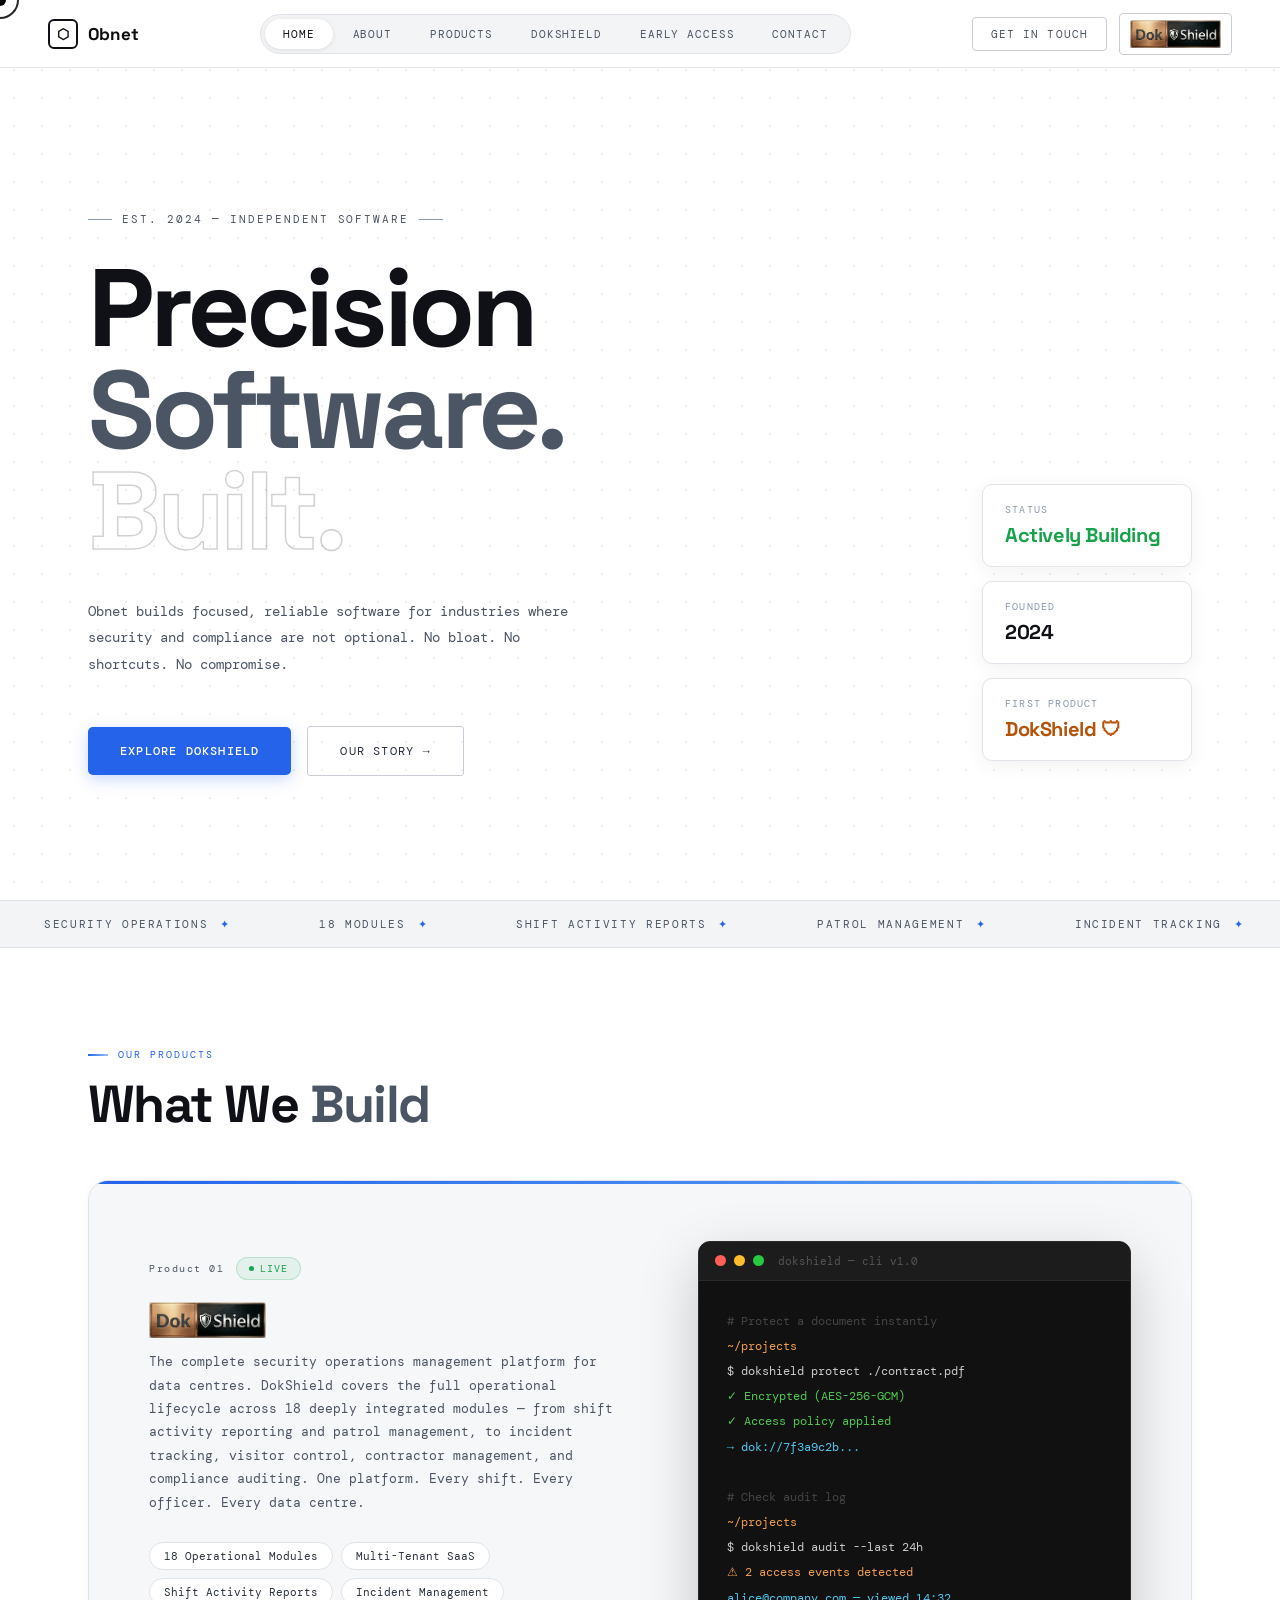
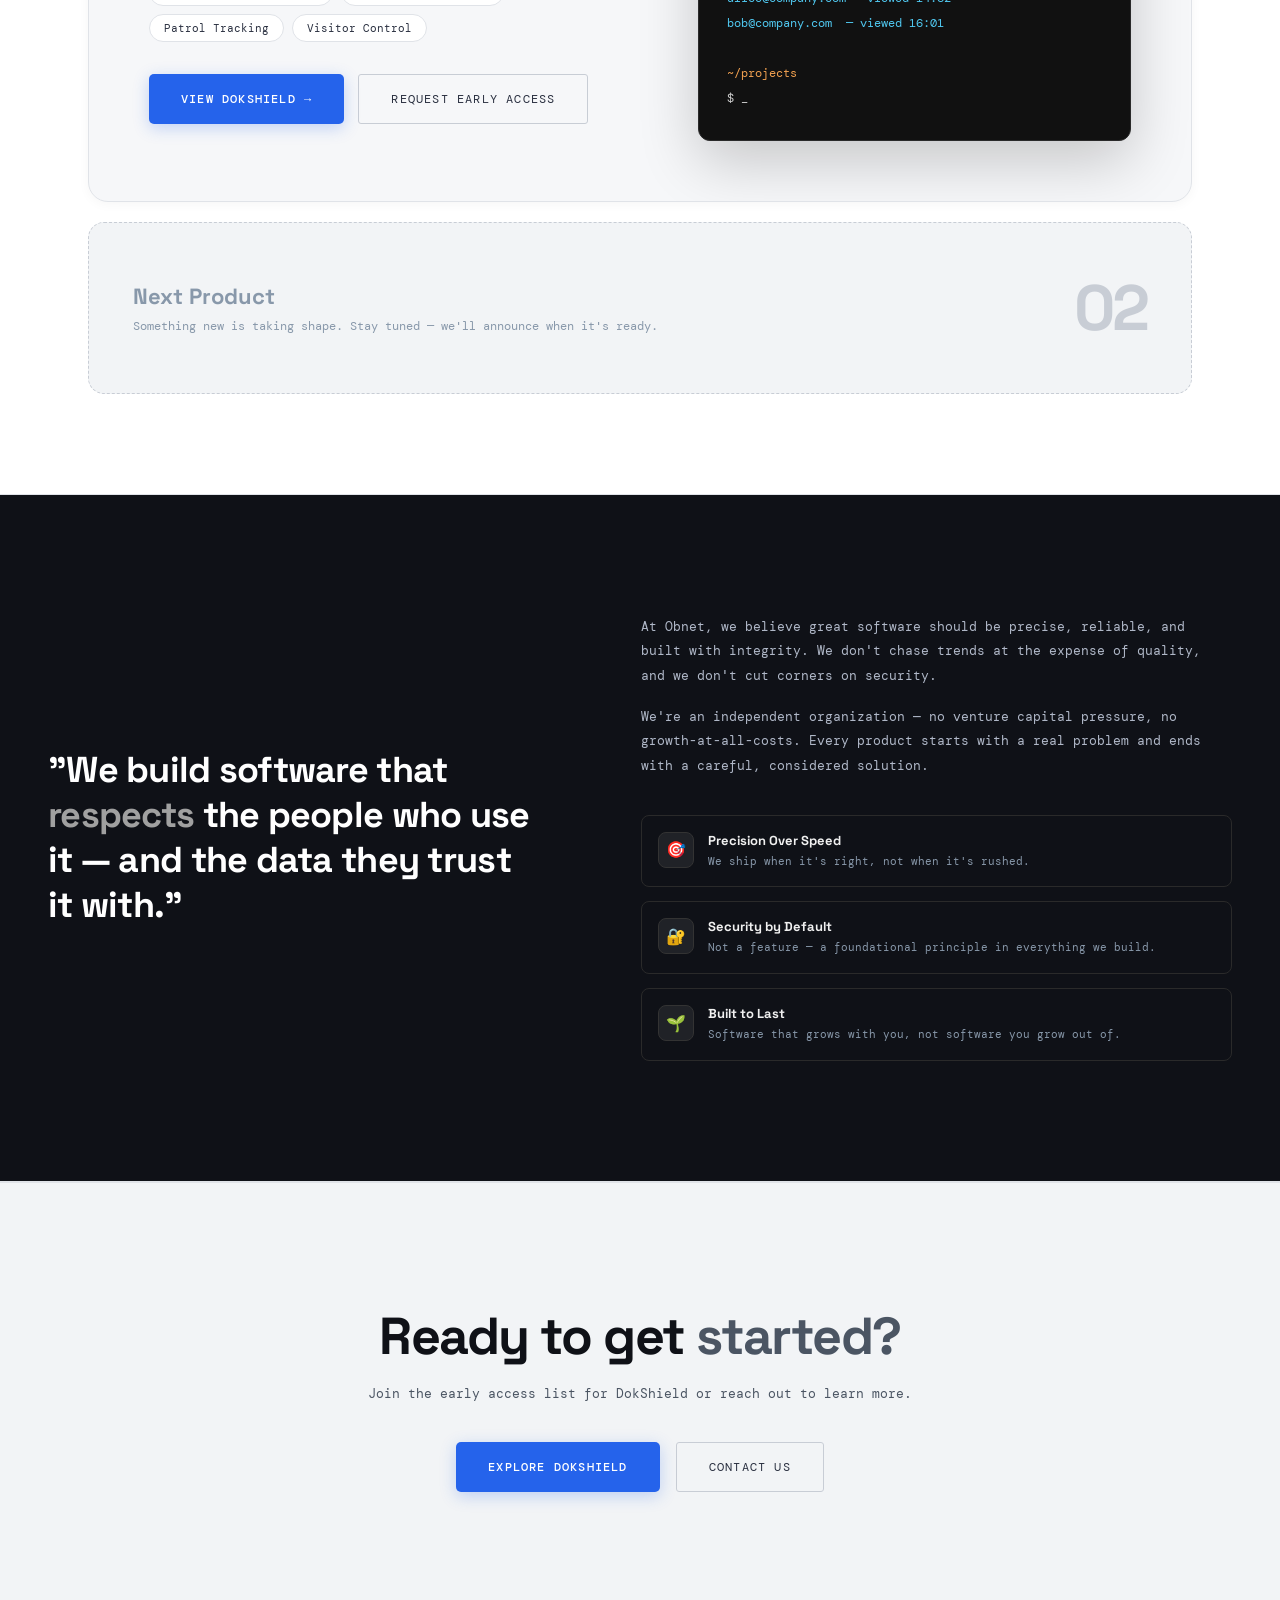
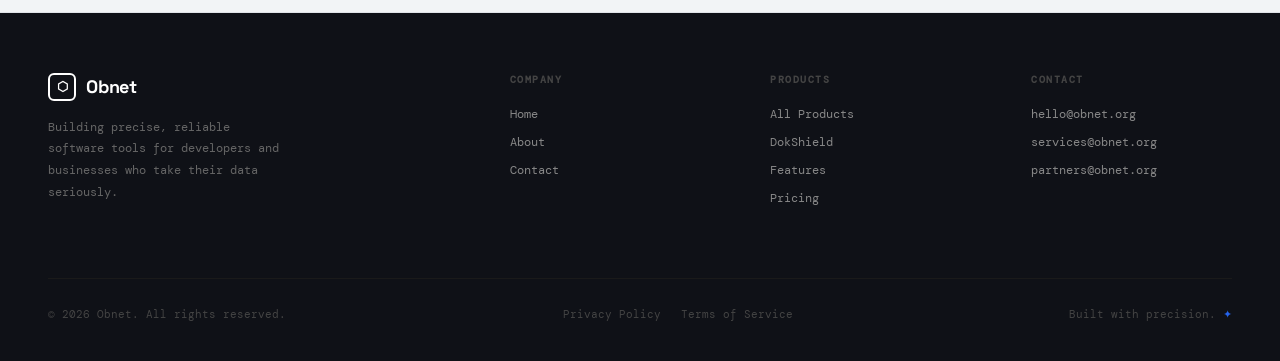
==== commit f62267cf: "Update fonts, fix nav logo button, update compliance map stat - Replace Syne with Space Grotesk acro" ====
--- a/index.html
+++ b/index.html
@@ -4,7 +4,7 @@
 <meta charset="UTF-8">
 <meta name="viewport" content="width=device-width, initial-scale=1.0">
 <title>Obnet — Building Tomorrow's Software</title>
-<link href="https://fonts.googleapis.com/css2?family=DM+Mono:ital,wght@0,300;0,400;0,500;1,300&family=Syne:wght@400;600;700;800&display=swap" rel="stylesheet">
+<link href="https://fonts.googleapis.com/css2?family=DM+Mono:ital,wght@0,300;0,400;0,500;1,300&family=Space+Grotesk:wght@400;500;600;700&display=swap" rel="stylesheet">
 <link rel="stylesheet" href="styles.css">
 </head>
 <body>
@@ -27,9 +27,25 @@
   </div>
   <div class="nav-right">
     <button class="nav-contact-btn" onclick="showPage('contact')">Get in Touch</button>
-    <button class="nav-cta-btn" onclick="showPage('dokshield')" style="display:flex;align-items:center;gap:8px;"><img src="dokshield-logo.png" alt="DokShield" style="height:20px;vertical-align:middle;filter:brightness(1.1);"> <span style="font-size:13px;">→</span></button>
-  </div>
+    <button class="nav-cta-btn" onclick="showPage('dokshield')" style="display:flex;align-items:center;"><img src="dokshield-logo.png" alt="DokShield" style="height:28px;vertical-align:middle;"></button>
+  </div>
+  <button class="nav-hamburger" id="navHamburger" aria-label="Toggle navigation" onclick="toggleMobileMenu()">
+    <span></span><span></span><span></span>
+  </button>
 </nav>
+<div class="mobile-menu" id="mobileMenu">
+  <a href="index.html" data-page="home">Home</a>
+  <a href="about.html" data-page="about">About</a>
+  <a href="products.html" data-page="products">Products</a>
+  <a href="dokshield.html" data-page="dokshield">DokShield</a>
+  <a href="earlyaccess.html" data-page="earlyaccess">Early Access</a>
+  <a href="contact.html" data-page="contact">Contact</a>
+  <div class="mobile-menu-divider"></div>
+  <div class="mobile-menu-actions">
+    <button class="nav-contact-btn" onclick="closeMobileMenu();showPage('contact')">Get in Touch</button>
+    <button class="nav-cta-btn" onclick="closeMobileMenu();showPage('dokshield')" style="display:flex;align-items:center;gap:8px;"><img src="dokshield-logo.png" alt="DokShield" style="height:18px;vertical-align:middle;filter:brightness(1.1);"> <span>→</span></button>
+  </div>
+</div>
 
 <!-- PAGE CONTENT -->
 <div class="page active" id="page-home">
--- a/styles.css
+++ b/styles.css
@@ -30,7 +30,7 @@
 body {
   background: var(--bg);
   color: var(--text);
-  font-family: 'Syne', sans-serif;
+  font-family: 'Space Grotesk', sans-serif;
   min-height: 100vh;
   overflow-x: hidden;
   cursor: none;
@@ -708,24 +708,79 @@
 .features-section { padding: 0 48px 100px; max-width: 1200px; margin: 0 auto; }
 .features-header { margin-bottom: 48px; }
 
-.features-big-grid { display: grid; grid-template-columns: repeat(3, 1fr); gap: 16px; }
+.features-big-grid { display: grid; grid-template-columns: repeat(3, 1fr); gap: 20px; }
 
 .feat-card {
-  background: var(--card2); border: 1px solid var(--border);
-  border-radius: 12px; padding: 32px; transition: all 0.3s;
-}
-
-.feat-card:hover { border-color: var(--border2); transform: translateY(-4px); box-shadow: 0 12px 32px rgba(0,0,0,0.08); background: #fff; }
-
-/* ═══════════════════════════════════════════════════════
-   FEAT ICON — updated for SVG
+  background: #ffffff;
+  border: 1px solid var(--border);
+  border-radius: 16px;
+  padding: 36px 32px 32px;
+  transition: all 0.38s cubic-bezier(0.22,1,0.36,1);
+  position: relative; overflow: hidden;
+  display: flex; flex-direction: column;
+}
+
+/* Top gradient accent — reveals on hover */
+.feat-card::before {
+  content: '';
+  position: absolute; top: 0; left: 0; right: 0; height: 3px;
+  background: linear-gradient(90deg, #2563eb, #60a5fa, #93c5fd);
+  opacity: 0;
+  transition: opacity 0.38s ease;
+  border-radius: 16px 16px 0 0;
+}
+.feat-card:hover::before { opacity: 1; }
+
+/* Module number watermark */
+.feat-card::after {
+  content: attr(data-num);
+  position: absolute; top: 18px; right: 22px;
+  font-family: 'DM Mono', monospace;
+  font-size: 11px; font-weight: 500; letter-spacing: 0.1em;
+  color: var(--border2);
+  transition: color 0.3s;
+}
+.feat-card:hover::after { color: rgba(37,99,235,0.45); }
+
+.feat-card:hover {
+  border-color: rgba(37,99,235,0.22);
+  box-shadow: 0 20px 52px rgba(37,99,235,0.1), 0 4px 14px rgba(0,0,0,0.05);
+  transform: translateY(-6px);
+  background: #fafbff;
+}
+
+/* ═══════════════════════════════════════════════════════
+   FEAT ICON
 ═══════════════════════════════════════════════════════ */
 .feat-icon {
-  width: 48px; height: 48px; background: var(--ink); border-radius: 10px;
+  width: 52px; height: 52px;
+  background: linear-gradient(135deg, #0f1117 0%, #1a2035 100%);
+  border-radius: 14px;
   display: flex; align-items: center; justify-content: center;
-  margin-bottom: 18px; flex-shrink: 0;
-}
-.feat-icon svg { color: #ffffff; stroke: #ffffff; }
+  margin-bottom: 20px; flex-shrink: 0;
+  box-shadow: 0 4px 16px rgba(0,0,0,0.18);
+  transition: all 0.38s cubic-bezier(0.22,1,0.36,1);
+  position: relative; overflow: hidden;
+}
+.feat-icon::after {
+  content: '';
+  position: absolute; inset: 0;
+  background: linear-gradient(135deg, rgba(37,99,235,0.35), rgba(96,165,250,0.12));
+  opacity: 0;
+  transition: opacity 0.38s ease;
+}
+.feat-card:hover .feat-icon { box-shadow: 0 6px 24px rgba(37,99,235,0.32); transform: scale(1.06); }
+.feat-card:hover .feat-icon::after { opacity: 1; }
+.feat-icon svg { color: #ffffff; stroke: #ffffff; position: relative; z-index: 1; }
+
+/* Module category tag */
+.feat-tag {
+  font-family: 'DM Mono', monospace;
+  font-size: 10px; letter-spacing: 0.16em; text-transform: uppercase;
+  color: var(--muted2); margin-bottom: 8px;
+  transition: color 0.3s;
+}
+.feat-card:hover .feat-tag { color: #2563eb; }
 
 /* ═══════════════════════════════════════════════════════
    COMPLIANCE BANNER
@@ -880,8 +935,8 @@
   .compliance-banner-inner { padding: 28px 24px; }
 }
 
-.feat-card h4 { font-size: 16px; font-weight: 700; margin-bottom: 10px; color: var(--ink); }
-.feat-card p { font-family: 'DM Mono', monospace; font-size: 12px; color: #3a4455; line-height: 1.85; }
+.feat-card h4 { font-size: 15px; font-weight: 700; margin-bottom: 10px; color: var(--ink); letter-spacing: -0.01em; line-height: 1.25; }
+.feat-card p { font-family: 'DM Mono', monospace; font-size: 12px; color: var(--muted); line-height: 1.9; flex: 1; }
 
 /* How it works */
 .how-section { background: var(--ink); border-top: 1px solid var(--border); border-bottom: 1px solid var(--border); padding: 100px 48px; }
@@ -1119,12 +1174,15 @@
   transform: translateY(-2px) !important; opacity: 1 !important;
 }
 
-/* Nav CTA — blue */
+/* Nav CTA — logo only, no background */
 .nav-cta-btn {
-  background: #2563eb !important; color: #fff !important;
-  box-shadow: 0 2px 10px rgba(37,99,235,0.28) !important;
-}
-.nav-cta-btn:hover { background: #1d4ed8 !important; opacity: 1 !important; transform: none; }
+  background: transparent !important;
+  color: var(--text) !important;
+  box-shadow: none !important;
+  border: 1px solid var(--border2) !important;
+  padding: 6px 10px !important;
+}
+.nav-cta-btn:hover { background: var(--surface) !important; opacity: 1 !important; transform: none; border-color: var(--ink) !important; }
 
 /* Section kicker — blue bar + blue text */
 .section-kicker { color: #2563eb !important; gap: 10px !important; margin-bottom: 16px !important; }
@@ -1139,16 +1197,8 @@
 /* story-left body text — readable on dark */
 .story-left p { color: #8898b8 !important; }
 
-/* Feat-card hover — blue accent bottom line */
-.feat-card { position: relative; overflow: hidden; }
-.feat-card::after {
-  content: ''; position: absolute; bottom: 0; left: 0; right: 0; height: 2px;
-  background: linear-gradient(90deg, #2563eb, #60a5fa);
-  transform: scaleX(0); transform-origin: left;
-  transition: transform 0.35s cubic-bezier(0.22,1,0.36,1);
-}
-.feat-card:hover::after { transform: scaleX(1); }
-.feat-card:hover { border-color: #bdd0f8 !important; box-shadow: 0 8px 32px rgba(37,99,235,0.12) !important; transform: translateY(-4px) !important; }
+/* Feat-card hover — handled in base styles above */
+.feat-card:hover { border-color: rgba(37,99,235,0.22) !important; box-shadow: 0 20px 52px rgba(37,99,235,0.1), 0 4px 14px rgba(0,0,0,0.05) !important; transform: translateY(-6px) !important; }
 
 /* Phil-card left accent bar — blue */
 .phil-card::before { background: linear-gradient(to bottom, #2563eb, #60a5fa) !important; }
@@ -1381,3 +1431,171 @@
 .page.active .ea-delay-1 { animation-delay: 0.1s; }
 .page.active .ea-delay-2 { animation-delay: 0.2s; }
 .page.active .ea-delay-3 { animation-delay: 0.3s; }
+
+/* ═══════════════════════════════════════════════════════
+   HAMBURGER MENU & MOBILE NAV
+═══════════════════════════════════════════════════════ */
+.nav-hamburger {
+  display: none;
+  flex-direction: column;
+  justify-content: center;
+  gap: 5px;
+  cursor: pointer;
+  padding: 8px;
+  background: none;
+  border: none;
+  z-index: 600;
+  border-radius: 6px;
+  transition: background 0.2s;
+  width: 40px; height: 40px;
+}
+.nav-hamburger:hover { background: var(--surface); }
+.nav-hamburger span {
+  display: block;
+  width: 22px;
+  height: 2px;
+  background: var(--text);
+  transition: all 0.28s ease;
+  border-radius: 2px;
+  transform-origin: center;
+}
+.nav-hamburger.open span:nth-child(1) { transform: rotate(45deg) translate(5px, 5px); }
+.nav-hamburger.open span:nth-child(2) { opacity: 0; transform: scaleX(0); }
+.nav-hamburger.open span:nth-child(3) { transform: rotate(-45deg) translate(5px, -5px); }
+
+.mobile-menu {
+  display: none;
+  position: fixed;
+  top: 68px; left: 0; right: 0;
+  background: rgba(255,255,255,0.98);
+  backdrop-filter: blur(20px) saturate(1.4);
+  border-bottom: 1px solid var(--border);
+  padding: 12px 16px 20px;
+  z-index: 490;
+  flex-direction: column;
+  gap: 2px;
+  box-shadow: 0 8px 32px rgba(0,0,0,0.1);
+}
+.mobile-menu.open {
+  display: flex;
+  animation: mobileMenuIn 0.22s ease both;
+}
+@keyframes mobileMenuIn {
+  from { opacity: 0; transform: translateY(-8px); }
+  to   { opacity: 1; transform: translateY(0); }
+}
+.mobile-menu a {
+  font-family: 'DM Mono', monospace;
+  font-size: 13px; letter-spacing: 0.05em; text-transform: uppercase;
+  color: var(--muted); text-decoration: none;
+  padding: 13px 16px; border-radius: 8px;
+  transition: color 0.2s, background 0.2s; display: block;
+}
+.mobile-menu a:hover, .mobile-menu a.active { color: var(--ink); background: var(--surface); }
+.mobile-menu-divider { height: 1px; background: var(--border); margin: 8px 0; }
+.mobile-menu-actions { display: flex; gap: 10px; padding-top: 4px; }
+.mobile-menu-actions .nav-contact-btn,
+.mobile-menu-actions .nav-cta-btn {
+  flex: 1; padding: 12px 10px; font-size: 11px;
+  display: flex; align-items: center; justify-content: center;
+}
+
+/* ═══════════════════════════════════════════════════════
+   TOUCH DEVICE — DISABLE CUSTOM CURSOR
+═══════════════════════════════════════════════════════ */
+@media (hover: none) and (pointer: coarse) {
+  body { cursor: auto; }
+  .cursor, .cursor-ring { display: none !important; }
+}
+
+/* ═══════════════════════════════════════════════════════
+   RESPONSIVE — SHOW HAMBURGER (≤900px)
+═══════════════════════════════════════════════════════ */
+@media (max-width: 900px) {
+  .nav-hamburger { display: flex; }
+  .nav-right { display: none; }
+}
+
+/* ═══════════════════════════════════════════════════════
+   RESPONSIVE — TABLET (≤768px)
+═══════════════════════════════════════════════════════ */
+@media (max-width: 768px) {
+  .section { padding: 80px 20px; }
+  .hero { padding: 80px 20px 60px; }
+  .product-showcase { padding: 80px 20px; }
+  .product-big-card { padding: 28px 22px; }
+  .mission-band { padding: 80px 20px; }
+  .about-hero { padding: 60px 20px 40px; }
+  .values-section, .philosophy-section, .tech-band { padding: 80px 20px; }
+  .story-section { padding: 80px 20px; }
+  .dok-hero { padding: 80px 20px 60px; }
+  .features-section { padding-left: 20px; padding-right: 20px; }
+  .how-section { padding: 80px 20px; }
+  .how-section .how-inner { padding-left: 0; padding-right: 0; }
+  .pricing-section { padding: 80px 20px; }
+  .ea-hero { padding: 60px 20px 40px; }
+  .ea-form-wrap { padding: 40px 20px 60px; }
+  .steps-grid { grid-template-columns: 1fr 1fr; }
+  .features-big-grid { grid-template-columns: 1fr 1fr; }
+  .footer-top { grid-template-columns: 1fr 1fr; gap: 32px; }
+  .coming-card { flex-direction: column; gap: 16px; align-items: flex-start; }
+  .contact-hero, .contact-form-section { padding: 60px 20px; }
+  .cta-band { padding: 80px 20px; }
+  .social-band { padding: 60px 20px; }
+  .compliance-frameworks { grid-template-columns: 1fr 1fr; }
+  .compliance-banner-inner { padding: 28px 20px; }
+  .terminal-body { padding: 20px 16px; }
+}
+
+/* ═══════════════════════════════════════════════════════
+   RESPONSIVE — MOBILE (≤480px)
+═══════════════════════════════════════════════════════ */
+@media (max-width: 480px) {
+  nav { padding: 0 16px; height: 60px; }
+  .mobile-menu { top: 60px; }
+  .page { padding-top: 60px; }
+  .hero { padding: 60px 16px 48px; min-height: calc(100vh - 60px); }
+  .hero-headline { font-size: clamp(36px, 13vw, 54px); }
+  .hero-sub { font-size: 13px; margin-bottom: 32px; }
+  .hero-actions { flex-direction: column; gap: 10px; }
+  .btn-primary, .btn-outline { width: 100%; text-align: center; padding: 14px 24px; display: block; }
+  .section { padding: 60px 16px; }
+  .section-title { font-size: clamp(26px, 8vw, 38px); }
+  .product-showcase { padding: 60px 16px; }
+  .product-big-card { padding: 24px 18px; gap: 28px; }
+  .product-big-card h3 { font-size: 38px; }
+  .mission-band { padding: 60px 16px; }
+  .about-hero { padding: 48px 16px 36px; }
+  .values-section, .philosophy-section { padding: 60px 16px; }
+  .tech-band { padding: 60px 16px; }
+  .story-section { padding: 60px 16px; }
+  .dok-hero { padding: 60px 16px 48px; }
+  .features-section { padding: 0 16px 60px; }
+  .how-section { padding: 60px 16px; }
+  .pricing-section { padding: 60px 16px; }
+  .ea-hero { padding: 48px 16px 32px; }
+  .ea-form-wrap { padding: 32px 16px 48px; }
+  .ea-form-card { padding: 24px 16px; }
+  .steps-grid { grid-template-columns: 1fr; }
+  .features-big-grid { grid-template-columns: 1fr; }
+  .stats-row { grid-template-columns: 1fr 1fr; }
+  .stat-box { padding: 28px 20px; }
+  .stat-num { font-size: 30px; }
+  .about-quick-facts { grid-template-columns: 1fr; }
+  .footer-top { grid-template-columns: 1fr; padding: 40px 16px 24px; }
+  .footer-bottom { padding: 16px; }
+  .coming-card { padding: 28px 20px; }
+  .coming-num { font-size: 48px; }
+  .dok-logo { width: 60px; height: 60px; font-size: 30px; }
+  .pricing-grid { max-width: 100%; }
+  .step-card { padding: 24px 18px; }
+  .feat-card { padding: 28px 20px; }
+  .phil-card { padding: 28px 20px; }
+  .value-card { padding: 28px 20px; }
+  .contact-hero, .contact-form-section { padding: 48px 16px; }
+  .cta-band { padding: 60px 16px; }
+  .social-band { padding: 48px 16px; }
+  .compliance-frameworks { grid-template-columns: 1fr; }
+  .compliance-banner-inner { padding: 24px 16px; }
+  .terminal-body { padding: 16px 14px; font-size: 11px; line-height: 1.9; }
+}
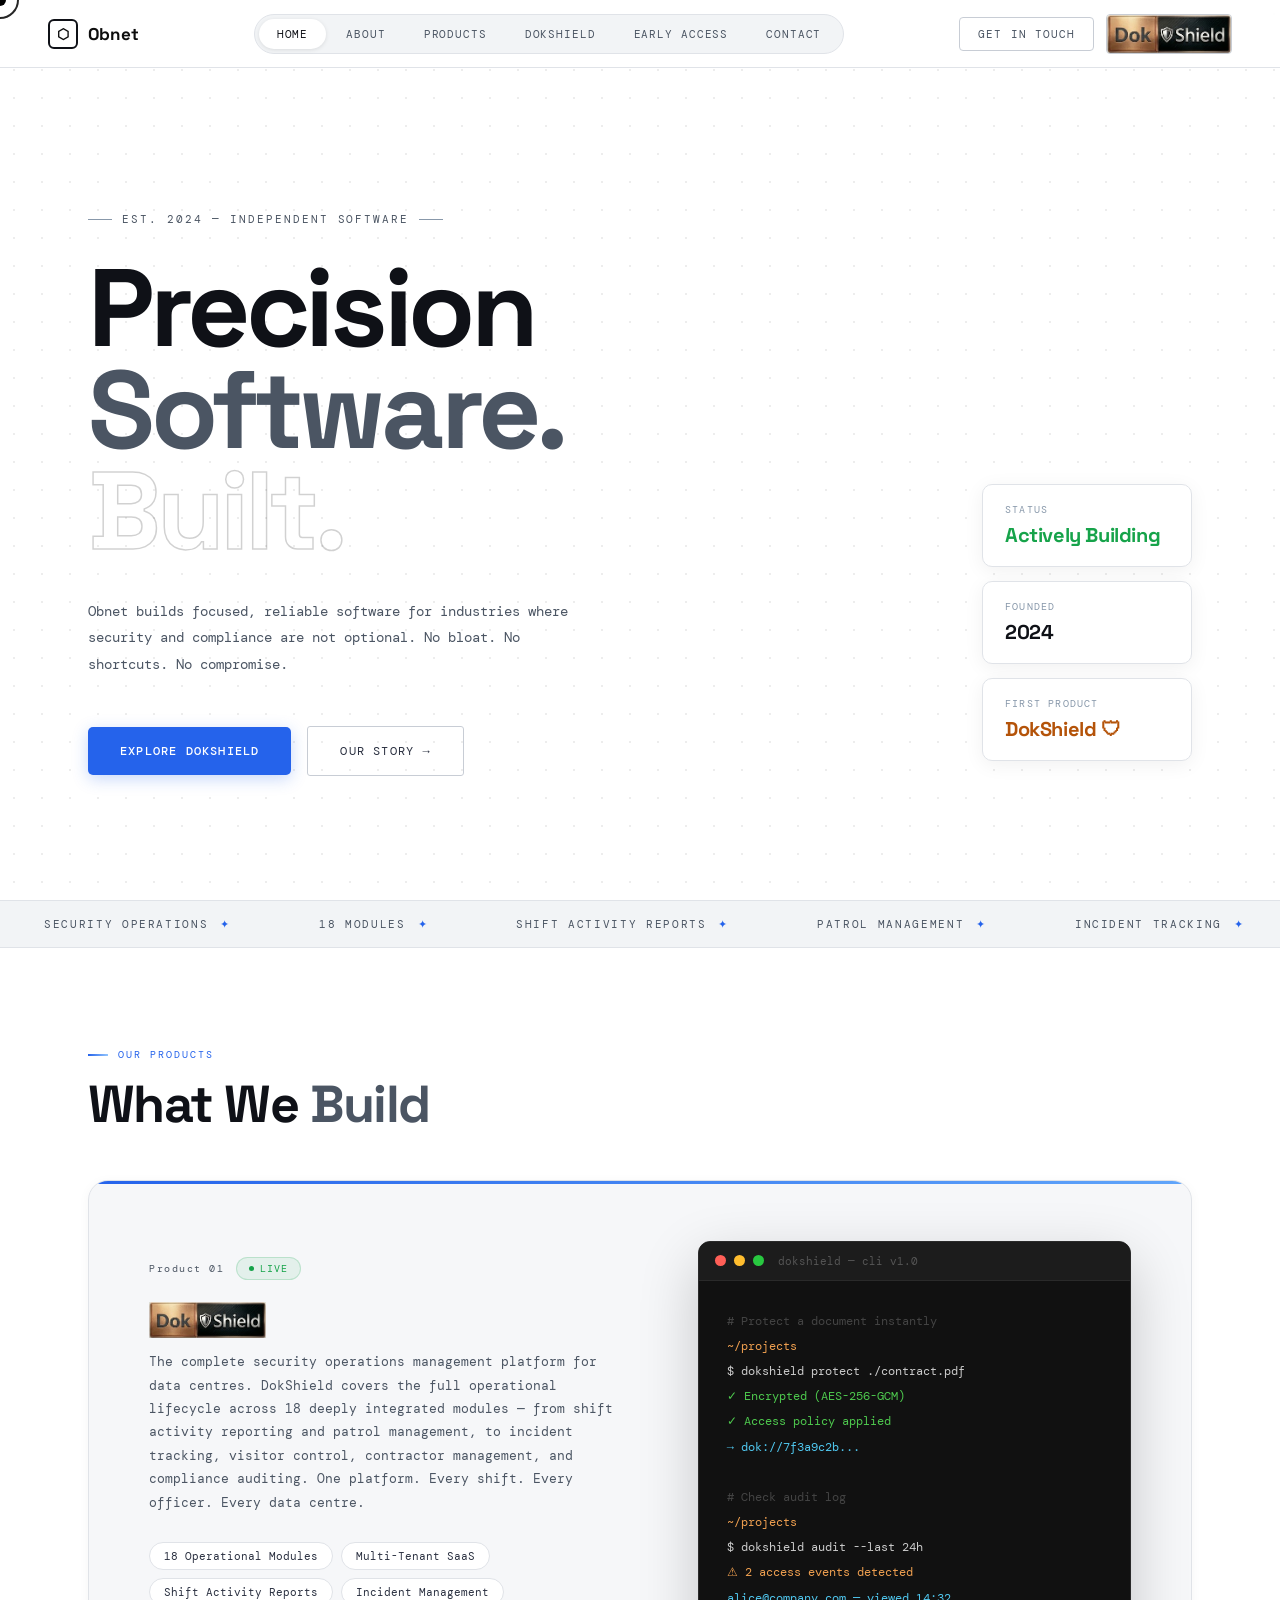
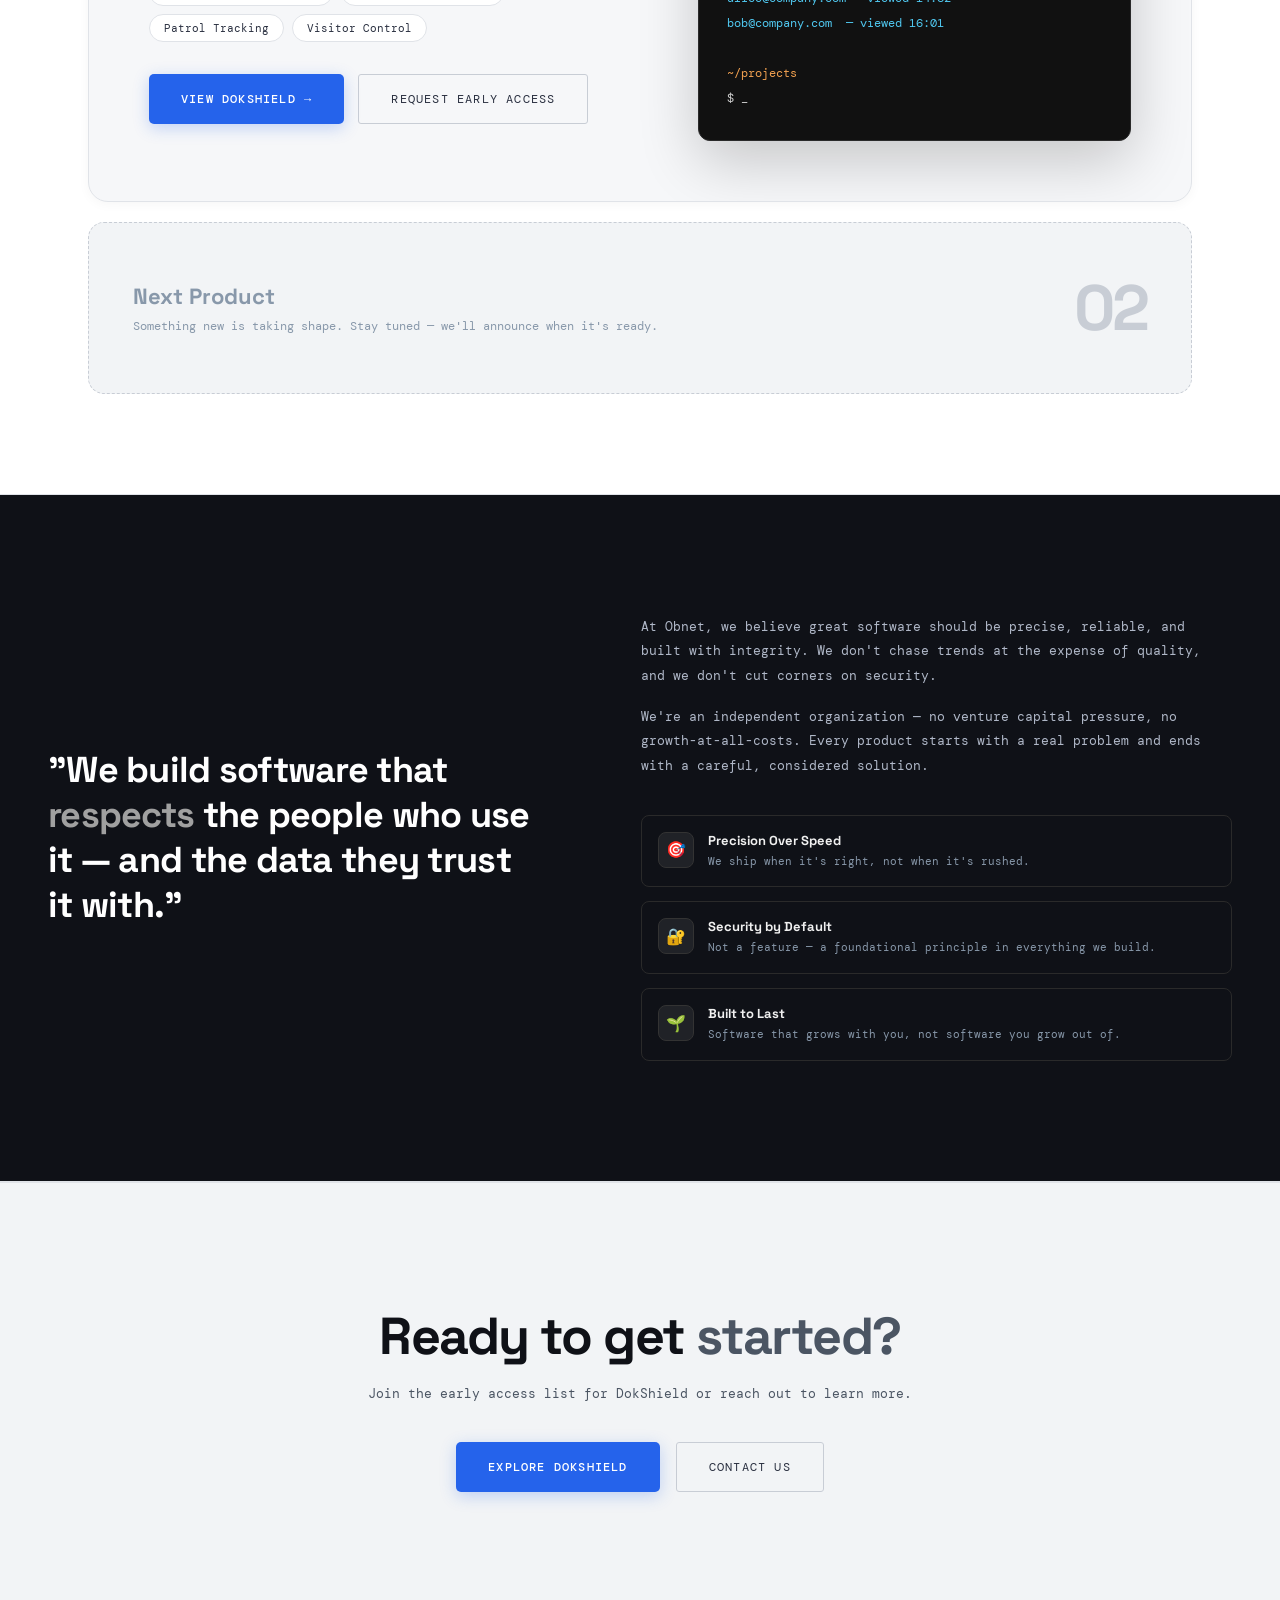
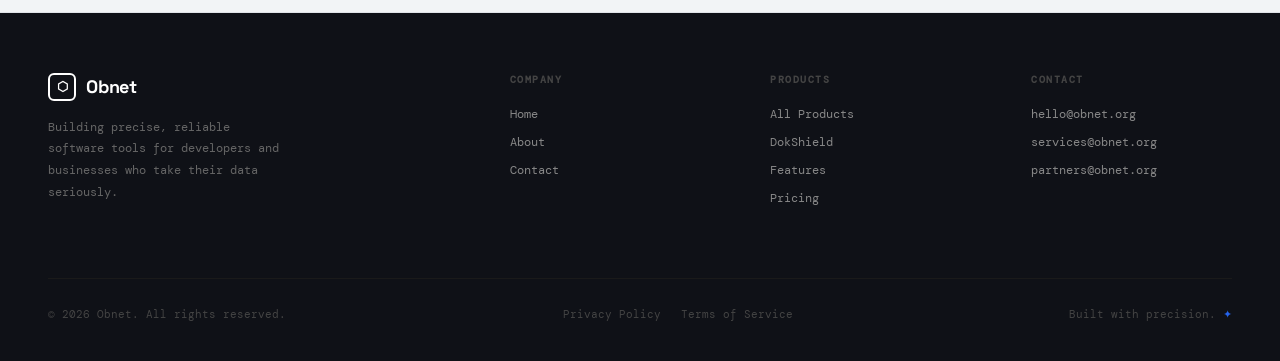
==== commit 4dcae01d: "Fix DokShield heading font and nav logo button sizing - Remove hardcoded Syne font from DokShield h1" ====
--- a/index.html
+++ b/index.html
@@ -27,7 +27,7 @@
   </div>
   <div class="nav-right">
     <button class="nav-contact-btn" onclick="showPage('contact')">Get in Touch</button>
-    <button class="nav-cta-btn" onclick="showPage('dokshield')" style="display:flex;align-items:center;"><img src="dokshield-logo.png" alt="DokShield" style="height:28px;vertical-align:middle;"></button>
+    <button class="nav-cta-btn" onclick="showPage('dokshield')" style="display:flex;align-items:center;"><img src="dokshield-logo.png" alt="DokShield" style="height:38px;display:block;"></button>
   </div>
   <button class="nav-hamburger" id="navHamburger" aria-label="Toggle navigation" onclick="toggleMobileMenu()">
     <span></span><span></span><span></span>
--- a/styles.css
+++ b/styles.css
@@ -1180,7 +1180,9 @@
   color: var(--text) !important;
   box-shadow: none !important;
   border: 1px solid var(--border2) !important;
-  padding: 6px 10px !important;
+  padding: 0 !important;
+  overflow: hidden !important;
+  line-height: 0 !important;
 }
 .nav-cta-btn:hover { background: var(--surface) !important; opacity: 1 !important; transform: none; border-color: var(--ink) !important; }
 
